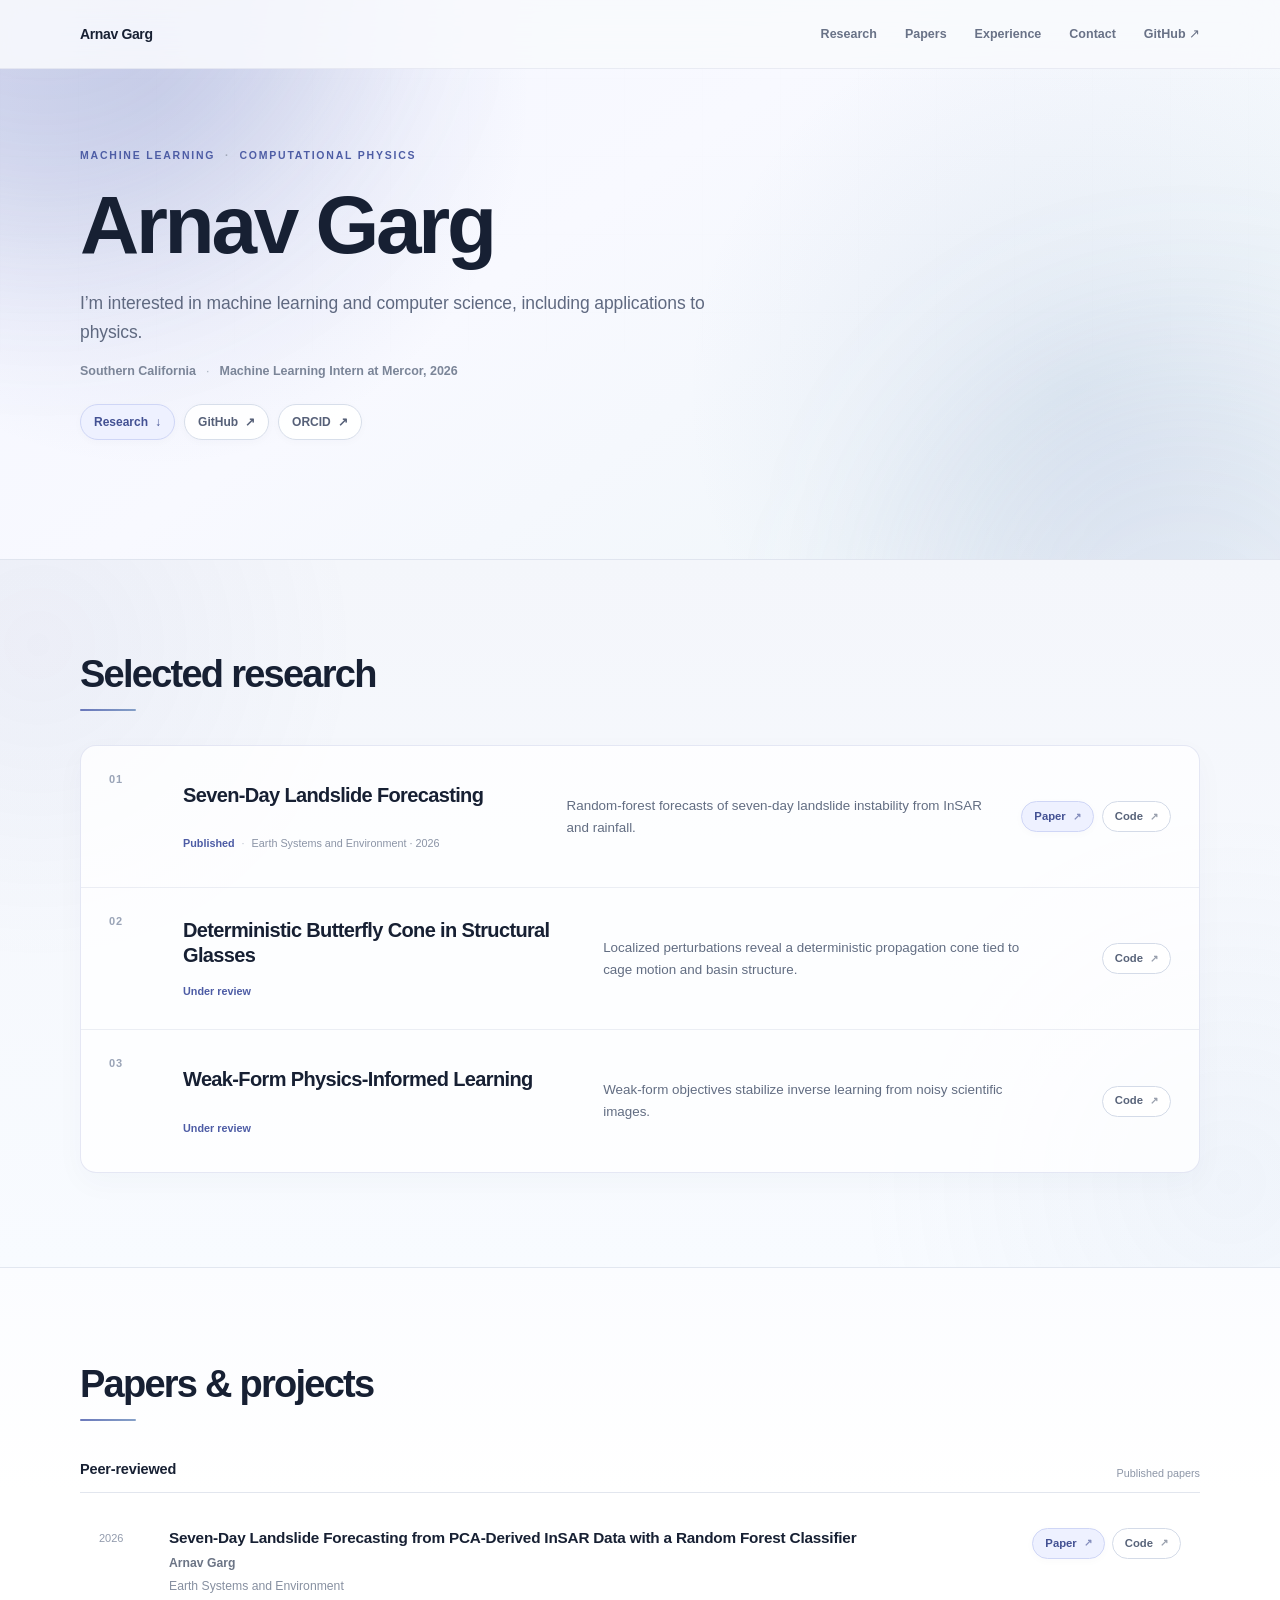
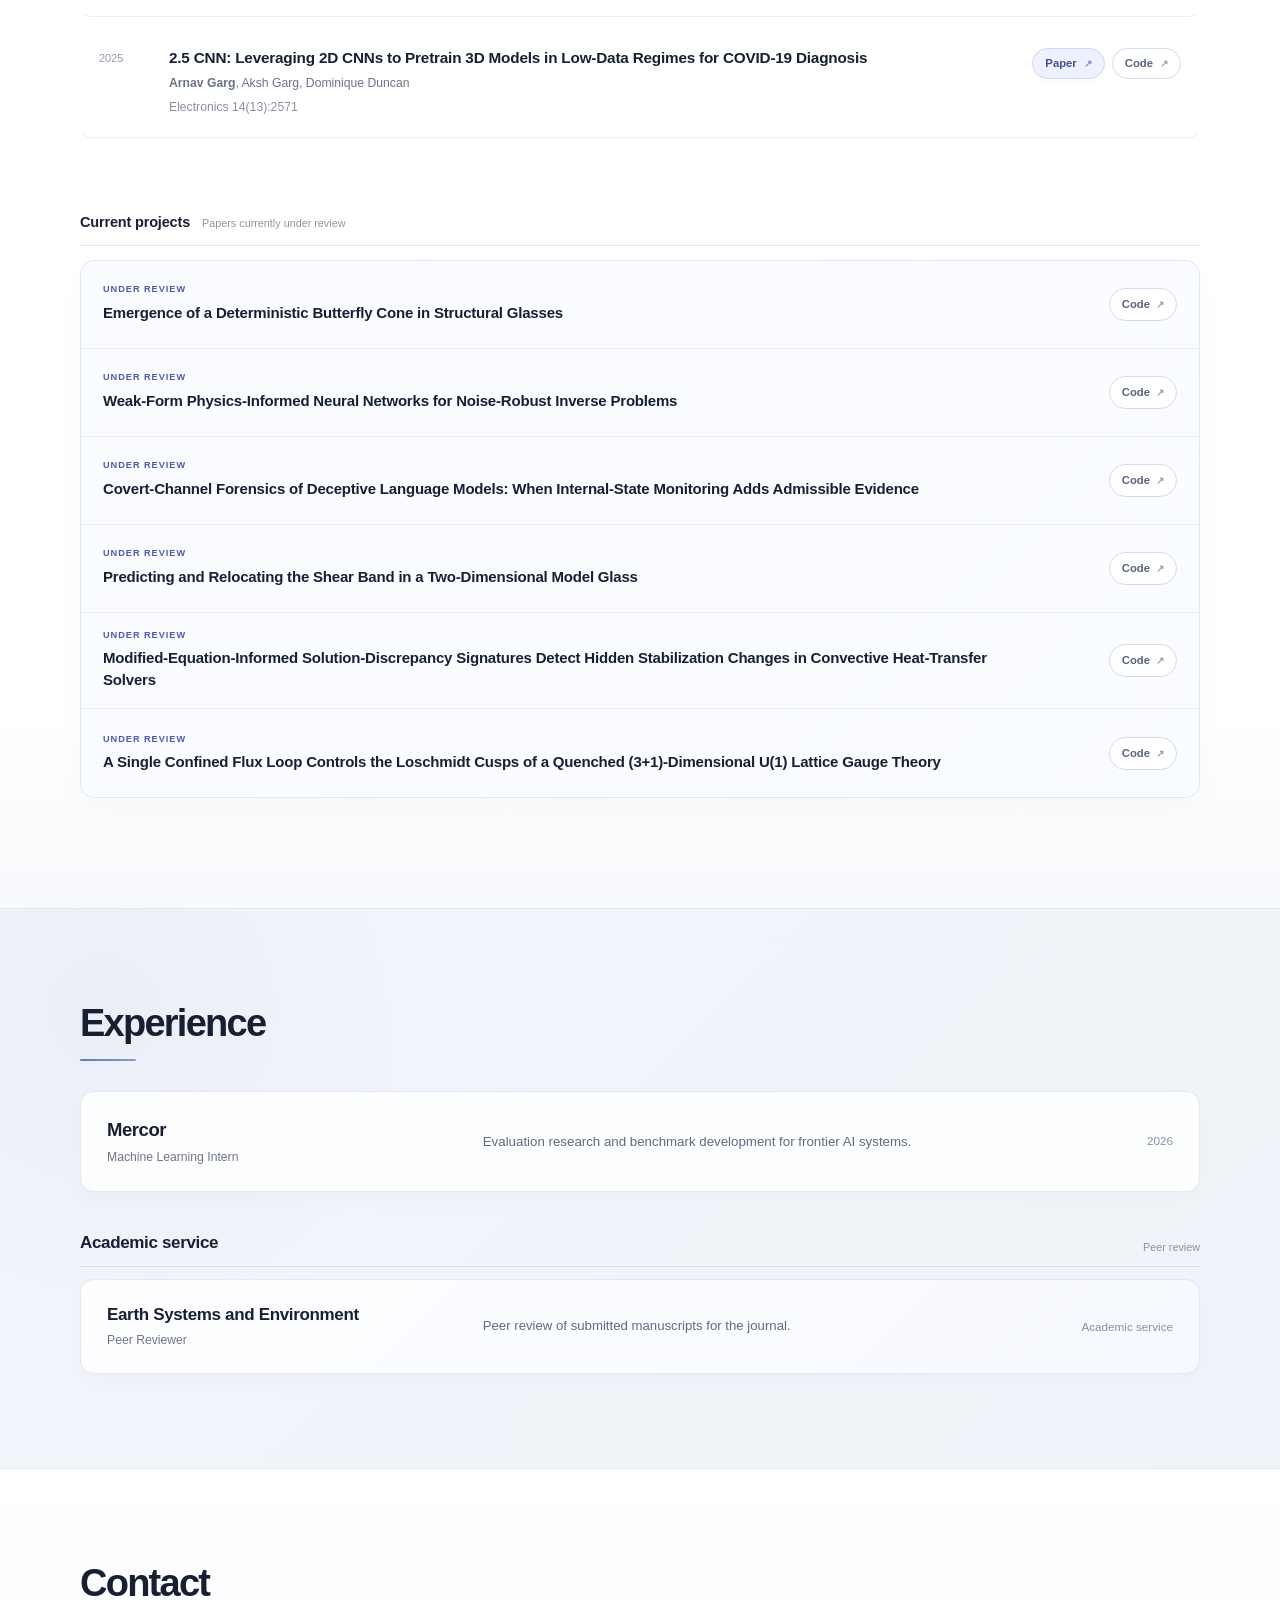
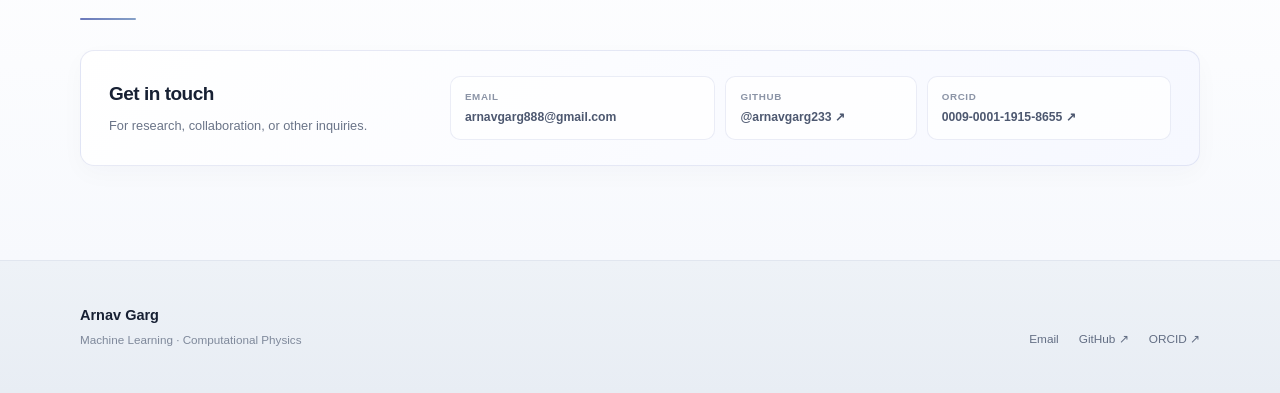
==== index.html @ dfde237a "Remove custom favicon" ====
<!doctype html>
<html lang="en">
<head>
<meta charset="utf-8">
<meta name="viewport" content="width=device-width, initial-scale=1">
<meta name="theme-color" content="#f6f8fc">
<title>Arnav Garg</title>
<meta name="description" content="Arnav Garg — Machine Learning and Computational Physics">
<meta property="og:title" content="Arnav Garg">
<meta property="og:description" content="Machine Learning · Computational Physics">
<meta property="og:type" content="website">
<meta property="og:url" content="https://arnavgarg233.github.io/">
<link rel="stylesheet" href="styles.css?v=20260823-0024">
<style>
.hero{min-height:560px}
.hero-inner{padding:148px 0 82px}
.hero h1{font-size:clamp(58px,7vw,82px);font-weight:700;line-height:.99;letter-spacing:-.04em;font-kerning:normal}
.intro{margin-top:24px}
.hero-meta{display:flex;align-items:center;gap:10px;flex-wrap:wrap;margin:14px 0 0;color:#7b8598;font-size:12.5px;line-height:1.5;font-weight:590}
.hero-meta .dot{color:#aab2c0;font-weight:400}
.hero-links{margin-top:24px}
@media(max-width:520px){
  .hero{min-height:520px}
  .hero-inner{padding:128px 0 72px}
  .hero h1{font-size:54px;letter-spacing:-.032em}
  .hero-meta{gap:8px;font-size:12px}
}
</style>
</head>
<body>
<header class="nav">
  <div class="wrap nav-inner">
    <a class="nav-name" href="#top">Arnav Garg</a>
    <nav aria-label="Primary">
      <a href="#research">Research</a>
      <a href="#papers">Papers</a>
      <a href="#experience">Experience</a>
      <a href="#contact">Contact</a>
      <a href="https://github.com/arnavgarg233" target="_blank" rel="noreferrer">GitHub ↗</a>
    </nav>
  </div>
</header>

<main id="top">
<section class="hero">
  <div class="hero-glow glow-a" aria-hidden="true"></div>
  <div class="hero-glow glow-b" aria-hidden="true"></div>
  <div class="hero-lines" aria-hidden="true"></div>
  <div class="wrap hero-inner">
    <p class="domain">MACHINE LEARNING <span>·</span> COMPUTATIONAL PHYSICS</p>
    <h1>Arnav Garg</h1>
    <p class="intro">I’m interested in machine learning and computer science, including applications to physics.</p>
    <p class="hero-meta"><span>Southern California</span><span class="dot" aria-hidden="true">·</span><span>Machine Learning Intern at Mercor, 2026</span></p>

    <div class="hero-links">
      <a class="hero-action hero-action-primary" href="#research">Research <span aria-hidden="true">↓</span></a>
      <a class="hero-action" href="https://github.com/arnavgarg233" target="_blank" rel="noreferrer">GitHub <span aria-hidden="true">↗</span></a>
      <a class="hero-action" href="https://orcid.org/0009-0001-1915-8655" target="_blank" rel="noreferrer">ORCID <span aria-hidden="true">↗</span></a>
    </div>
  </div>
</section>

<section class="section research-section" id="research">
  <div class="wrap">
    <header class="section-heading section-heading-simple">
      <h2>Selected research</h2>
    </header>

    <div class="project-grid">
      <article class="project-card">
        <h3>Seven-Day Landslide Forecasting</h3>
        <p class="project-state"><strong>Published</strong><span>Earth Systems and Environment · 2026</span></p>
        <p class="project-description">Random-forest forecasts of seven-day landslide instability from InSAR and rainfall.</p>
        <div class="project-actions">
          <a class="action-chip action-paper" href="https://doi.org/10.1007/s41748-026-01227-y" target="_blank" rel="noreferrer">Paper <span aria-hidden="true">↗</span></a>
          <a class="action-chip action-code" href="https://github.com/arnavgarg233/7-day-landslide-forecasting" target="_blank" rel="noreferrer">Code <span aria-hidden="true">↗</span></a>
        </div>
      </article>

      <article class="project-card">
        <h3>Deterministic Butterfly Cone in Structural Glasses</h3>
        <p class="project-state"><strong>Under review</strong></p>
        <p class="project-description">Localized perturbations reveal a deterministic propagation cone tied to cage motion and basin structure.</p>
        <div class="project-actions">
          <a class="action-chip action-code" href="https://github.com/arnavgarg233/butterfly-cone-glass" target="_blank" rel="noreferrer">Code <span aria-hidden="true">↗</span></a>
        </div>
      </article>

      <article class="project-card">
        <h3>Weak-Form Physics-Informed Learning</h3>
        <p class="project-state"><strong>Under review</strong></p>
        <p class="project-description">Weak-form objectives stabilize inverse learning from noisy scientific images.</p>
        <div class="project-actions">
          <a class="action-chip action-code" href="https://github.com/arnavgarg233/WeakPINN" target="_blank" rel="noreferrer">Code <span aria-hidden="true">↗</span></a>
        </div>
      </article>
    </div>
  </div>
</section>

<section class="section papers-section" id="papers">
  <div class="wrap papers-wrap">
    <header class="section-heading section-heading-simple paper-heading">
      <h2>Papers &amp; projects</h2>
    </header>

    <div class="paper-group">
      <div class="group-heading"><h3>Peer-reviewed</h3><span>Published papers</span></div>

      <article class="paper-row">
        <div class="paper-year">2026</div>
        <div class="paper-content">
          <h4>Seven-Day Landslide Forecasting from PCA-Derived InSAR Data with a Random Forest Classifier</h4>
          <p><strong>Arnav Garg</strong></p>
          <p class="venue">Earth Systems and Environment</p>
        </div>
        <div class="paper-actions">
          <a class="action-chip action-paper" href="https://doi.org/10.1007/s41748-026-01227-y" target="_blank" rel="noreferrer">Paper <span aria-hidden="true">↗</span></a>
          <a class="action-chip action-code" href="https://github.com/arnavgarg233/7-day-landslide-forecasting" target="_blank" rel="noreferrer">Code <span aria-hidden="true">↗</span></a>
        </div>
      </article>

      <article class="paper-row">
        <div class="paper-year">2025</div>
        <div class="paper-content">
          <h4>2.5 CNN: Leveraging 2D CNNs to Pretrain 3D Models in Low-Data Regimes for COVID-19 Diagnosis</h4>
          <p><strong>Arnav Garg</strong>, Aksh Garg, Dominique Duncan</p>
          <p class="venue">Electronics 14(13):2571</p>
        </div>
        <div class="paper-actions">
          <a class="action-chip action-paper" href="https://doi.org/10.3390/electronics14132571" target="_blank" rel="noreferrer">Paper <span aria-hidden="true">↗</span></a>
          <a class="action-chip action-code" href="https://github.com/arnavgarg233/2.5CNN" target="_blank" rel="noreferrer">Code <span aria-hidden="true">↗</span></a>
        </div>
      </article>
    </div>

    <div class="paper-group current-projects">
      <div class="group-heading current-projects-heading">
        <div>
          <h3>Current projects</h3>
          <p>Papers currently under review</p>
        </div>
      </div>

      <div class="current-project-panel">
        <article class="current-project-row">
          <div class="current-project-copy">
            <p class="review-status">Under review</p>
            <h4>Emergence of a Deterministic Butterfly Cone in Structural Glasses</h4>
          </div>
          <a class="row-link" href="https://github.com/arnavgarg233/butterfly-cone-glass" target="_blank" rel="noreferrer">Code <span aria-hidden="true">↗</span></a>
        </article>

        <article class="current-project-row">
          <div class="current-project-copy">
            <p class="review-status">Under review</p>
            <h4>Weak-Form Physics-Informed Neural Networks for Noise-Robust Inverse Problems</h4>
          </div>
          <a class="row-link" href="https://github.com/arnavgarg233/WeakPINN" target="_blank" rel="noreferrer">Code <span aria-hidden="true">↗</span></a>
        </article>

        <article class="current-project-row">
          <div class="current-project-copy">
            <p class="review-status">Under review</p>
            <h4>Covert-Channel Forensics of Deceptive Language Models: When Internal-State Monitoring Adds Admissible Evidence</h4>
          </div>
          <a class="row-link" href="https://github.com/arnavgarg233/collusion-probe-audit" target="_blank" rel="noreferrer">Code <span aria-hidden="true">↗</span></a>
        </article>

        <article class="current-project-row">
          <div class="current-project-copy">
            <p class="review-status">Under review</p>
            <h4>Predicting and Relocating the Shear Band in a Two-Dimensional Model Glass</h4>
          </div>
          <a class="row-link" href="https://github.com/arnavgarg233/codimension-of-failure" target="_blank" rel="noreferrer">Code <span aria-hidden="true">↗</span></a>
        </article>

        <article class="current-project-row">
          <div class="current-project-copy">
            <p class="review-status">Under review</p>
            <h4>Modified-Equation-Informed Solution-Discrepancy Signatures Detect Hidden Stabilization Changes in Convective Heat-Transfer Solvers</h4>
          </div>
          <a class="row-link" href="https://github.com/arnavgarg233/solver-forensics" target="_blank" rel="noreferrer">Code <span aria-hidden="true">↗</span></a>
        </article>

        <article class="current-project-row">
          <div class="current-project-copy">
            <p class="review-status">Under review</p>
            <h4>A Single Confined Flux Loop Controls the Loschmidt Cusps of a Quenched (3+1)-Dimensional U(1) Lattice Gauge Theory</h4>
          </div>
          <a class="row-link" href="https://github.com/arnavgarg233/QuantDynam" target="_blank" rel="noreferrer">Code <span aria-hidden="true">↗</span></a>
        </article>
      </div>
    </div>
  </div>
</section>

<section class="section experience-section" id="experience">
  <div class="wrap">
    <header class="section-heading section-heading-simple experience-heading">
      <h2>Experience</h2>
    </header>

    <article class="experience-row">
      <div class="experience-company"><h3>Mercor</h3><p>Machine Learning Intern</p></div>
      <p class="experience-copy">Evaluation research and benchmark development for frontier AI systems.</p>
      <span>2026</span>
    </article>

    <div class="service-section">
      <div class="service-heading">
        <h3>Academic service</h3>
        <span>Peer review</span>
      </div>
      <article class="service-card">
        <div class="service-main">
          <h4>Earth Systems and Environment</h4>
          <p>Peer Reviewer</p>
        </div>
        <p class="service-copy">Peer review of submitted manuscripts for the journal.</p>
        <span class="service-meta">Academic service</span>
      </article>
    </div>
  </div>
</section>

<section class="section contact-section" id="contact">
  <div class="wrap contact-wrap">
    <header class="section-heading section-heading-simple contact-heading">
      <h2>Contact</h2>
    </header>

    <div class="contact-card">
      <div class="contact-copy">
        <h3>Get in touch</h3>
        <p>For research, collaboration, or other inquiries.</p>
      </div>
      <div class="contact-links">
        <a class="contact-link" href="mailto:arnavgarg888@gmail.com">
          <span>Email</span>
          <strong>arnavgarg888@gmail.com</strong>
        </a>
        <a class="contact-link" href="https://github.com/arnavgarg233" target="_blank" rel="noreferrer">
          <span>GitHub</span>
          <strong>@arnavgarg233 ↗</strong>
        </a>
        <a class="contact-link" href="https://orcid.org/0009-0001-1915-8655" target="_blank" rel="noreferrer">
          <span>ORCID</span>
          <strong>0009-0001-1915-8655 ↗</strong>
        </a>
      </div>
    </div>
  </div>
</section>
</main>

<footer>
  <div class="wrap footer-inner">
    <div><strong>Arnav Garg</strong><span>Machine Learning · Computational Physics</span></div>
    <div>
      <a href="mailto:arnavgarg888@gmail.com">Email</a>
      <a href="https://github.com/arnavgarg233" target="_blank" rel="noreferrer">GitHub ↗</a>
      <a href="https://orcid.org/0009-0001-1915-8655" target="_blank" rel="noreferrer">ORCID ↗</a>
    </div>
  </div>
</footer>
</body>
</html>
---- styles.css ----
:root{
  --ink:#172033;
  --muted:#657084;
  --muted-soft:#8b94a6;
  --line:#e1e6ef;
  --line-strong:#d4dbe8;
  --accent:#4f5fae;
  --accent-strong:#39467f;
  --accent-soft:#eef1ff;
  --blue:#6f8fbd;
  --blue-soft:#edf4fb;
  --canvas:#f6f8fc;
  --surface:#ffffff;
  --max:1120px;
  --ease:cubic-bezier(.2,.75,.2,1)
}

*{box-sizing:border-box}
html{scroll-behavior:smooth}
body{
  margin:0;
  color:var(--ink);
  background:var(--canvas);
  font-family:-apple-system,BlinkMacSystemFont,"Segoe UI",Inter,Roboto,Arial,sans-serif;
  -webkit-font-smoothing:antialiased;
  text-rendering:optimizeLegibility;
  font-size:16px;
  line-height:1.5
}
a{color:inherit}
::selection{background:#dde4ff;color:#18213a}
.wrap{width:min(calc(100% - 48px),var(--max));margin:0 auto}

/* Navigation */
.nav{
  position:fixed;
  inset:0 0 auto;
  z-index:100;
  color:var(--ink);
  background:rgba(249,250,253,.88);
  border-bottom:1px solid rgba(54,70,126,.08);
  backdrop-filter:blur(20px) saturate(130%);
  -webkit-backdrop-filter:blur(20px) saturate(130%)
}
.nav-inner{height:68px;display:flex;align-items:center;justify-content:space-between}
.nav-name{text-decoration:none;font-weight:720;letter-spacing:-.026em;font-size:14px}
.nav nav{display:flex;gap:28px;align-items:center}
.nav nav a{position:relative;text-decoration:none;font-size:12.5px;color:#697287;font-weight:590;transition:color .18s ease}
.nav nav a::after{content:"";position:absolute;left:0;right:100%;bottom:-8px;height:1px;background:var(--accent);transition:right .22s var(--ease)}
.nav nav a:hover{color:var(--accent-strong)}
.nav nav a:hover::after{right:0}

/* Hero */
.hero{
  position:relative;
  overflow:hidden;
  min-height:610px;
  color:var(--ink);
  background:
    radial-gradient(circle at 12% 16%,rgba(79,95,174,.14),transparent 31%),
    radial-gradient(circle at 84% 70%,rgba(111,143,189,.12),transparent 34%),
    linear-gradient(145deg,#f4f6ff 0%,#f8f9ff 43%,#f2f7fb 78%,#fbfdff 100%);
  border-bottom:1px solid #e0e5ef
}
.hero-glow{position:absolute;border-radius:50%;filter:blur(88px);pointer-events:none}
.glow-a{width:610px;height:610px;left:-260px;top:-365px;background:rgba(79,95,174,.17)}
.glow-b{width:555px;height:555px;right:-185px;bottom:-345px;background:rgba(111,143,189,.13)}
.hero-lines{
  position:absolute;
  inset:0;
  opacity:.08;
  background-image:linear-gradient(rgba(67,79,127,.07) 1px,transparent 1px),linear-gradient(90deg,rgba(67,79,127,.07) 1px,transparent 1px);
  background-size:78px 78px;
  mask-image:linear-gradient(to bottom,#000 0%,rgba(0,0,0,.8) 58%,transparent 96%)
}
.hero-inner{position:relative;z-index:1;padding:152px 0 92px}
.domain{margin:0 0 20px;color:#4e5da5;font-size:10.5px;letter-spacing:.17em;font-weight:780}
.domain span{color:#a0a8b7;padding:0 5px}
.hero h1{margin:0;font-size:clamp(60px,7.8vw,92px);font-weight:690;line-height:.96;letter-spacing:-.064em}
.intro{max-width:690px;margin:27px 0 0;color:#5f6980;font-size:17.5px;line-height:1.68;letter-spacing:-.006em}
.hero-role{
  display:grid;
  grid-template-columns:auto minmax(0,1fr);
  gap:18px;
  align-items:start;
  width:min(100%,700px);
  margin-top:26px;
  padding:15px 18px;
  border:1px solid rgba(79,95,174,.14);
  border-radius:14px;
  background:rgba(255,255,255,.62);
  box-shadow:0 7px 22px rgba(34,44,76,.025);
  backdrop-filter:blur(8px)
}
.hero-role-date{
  display:inline-flex;
  align-items:center;
  justify-content:center;
  min-width:50px;
  min-height:27px;
  padding:5px 9px;
  border-radius:999px;
  background:var(--accent-soft);
  color:#45539a;
  font-size:10.5px;
  font-weight:760;
  font-variant-numeric:tabular-nums
}
.hero-role-copy strong{display:block;font-size:13.5px;line-height:1.35;letter-spacing:-.01em;font-weight:720}
.hero-role-copy p{margin:4px 0 0;color:#697389;font-size:12.2px;line-height:1.5}
.hero-links{margin-top:24px;display:flex;gap:9px;flex-wrap:wrap;align-items:center}
.hero-action,.action-chip{
  display:inline-flex;
  align-items:center;
  justify-content:center;
  gap:7px;
  border:1px solid #d7deea;
  background:rgba(255,255,255,.94);
  text-decoration:none;
  color:#566078;
  font-weight:700;
  line-height:1;
  box-shadow:0 2px 8px rgba(34,44,76,.025);
  transition:transform .18s ease,border-color .18s ease,background .18s ease,color .18s ease,box-shadow .18s ease
}
.hero-action{min-height:36px;padding:8px 13px;border-radius:999px;font-size:12px}
.hero-action:hover,.action-chip:hover{transform:translateY(-1px);border-color:#b4bfd6;background:#fff;color:var(--accent-strong);box-shadow:0 7px 18px rgba(34,44,76,.055)}
.hero-action-primary,.action-paper{border-color:#cfd6f6;background:var(--accent-soft);color:#435193}
.hero-action-primary:hover,.action-paper:hover{border-color:#b6c0ea;background:#e5e9fb;color:#344176}

/* Shared section hierarchy */
.section{padding:94px 0}
.section-heading{margin-bottom:34px}
.section-heading h2{margin:0;font-size:38px;line-height:1.08;letter-spacing:-.046em;font-weight:675}
.section-heading-simple{position:relative;padding-bottom:16px}
.section-heading-simple::after{content:"";position:absolute;left:0;bottom:0;width:56px;height:2px;border-radius:4px;background:linear-gradient(90deg,var(--accent),var(--blue));opacity:.84}

/* Selected research — one aligned feature panel */
.research-section{
  position:relative;
  overflow:hidden;
  background:
    radial-gradient(circle at 3% 12%,rgba(79,95,174,.055),transparent 23%),
    radial-gradient(circle at 96% 88%,rgba(111,143,189,.06),transparent 27%),
    linear-gradient(180deg,#f4f6fb 0%,#f8fbff 100%);
  border-bottom:1px solid #e2e7f0
}
.project-grid{
  display:grid;
  overflow:hidden;
  border:1px solid rgba(79,95,174,.14);
  border-radius:16px;
  background:rgba(255,255,255,.78);
  box-shadow:0 10px 30px rgba(38,49,88,.03)
}
.project-card{
  position:relative;
  display:grid;
  grid-template-columns:46px minmax(245px,.9fr) minmax(280px,1.08fr) auto;
  grid-template-rows:auto auto;
  column-gap:28px;
  row-gap:7px;
  align-items:center;
  min-height:142px;
  padding:26px 28px;
  border-bottom:1px solid rgba(94,108,153,.11);
  background:transparent;
  transition:background .18s ease,padding-left .2s var(--ease)
}
.project-card:last-child{border-bottom:0}
.project-card::before{
  grid-column:1;
  grid-row:1 / span 2;
  align-self:start;
  padding-top:2px;
  color:#9aa4b7;
  font-size:11px;
  line-height:1;
  font-weight:760;
  letter-spacing:.08em;
  font-variant-numeric:tabular-nums
}
.project-card:nth-child(1)::before{content:"01"}
.project-card:nth-child(2)::before{content:"02"}
.project-card:nth-child(3)::before{content:"03"}
.project-card::after{content:"";position:absolute;left:0;top:23%;bottom:23%;width:2px;background:linear-gradient(180deg,var(--accent),var(--blue));opacity:0;transition:opacity .18s ease}
.project-card:hover{background:linear-gradient(90deg,rgba(245,248,255,.78),rgba(255,255,255,.92));padding-left:31px}
.project-card:hover::after{opacity:.62}
.project-card h3{grid-column:2;grid-row:1;margin:0;font-size:20px;line-height:1.24;letter-spacing:-.032em;font-weight:675}
.project-state{grid-column:2;grid-row:2;display:flex;align-items:center;flex-wrap:wrap;margin:0;color:var(--muted-soft);font-size:10.8px;line-height:1.35}
.project-state strong{color:#4d5ca5;font-weight:750}
.project-state span::before{content:"·";margin:0 7px;color:#bdc3cf}
.project-description{grid-column:3;grid-row:1 / span 2;align-self:center;margin:0;color:#626d82;font-size:13.4px;line-height:1.62;max-width:430px}
.project-actions{grid-column:4;grid-row:1 / span 2;align-self:center;margin:0;padding:0;display:flex;gap:8px;flex-wrap:wrap;justify-content:flex-end}

/* Action pills */
.action-chip{min-height:31px;padding:7px 12px;border-radius:999px;font-size:11.3px}
.action-chip span:last-child{font-size:10px;opacity:.62;transition:transform .18s ease}
.action-chip:hover span:last-child{transform:translate(1px,-1px)}
.action-code{min-height:31px;padding:7px 12px;border-radius:999px;border-color:#d4dbe8;background:rgba(255,255,255,.94);color:#59647a;box-shadow:none}
.action-code:hover{border-color:#aeb9d0;background:#fff;color:var(--accent-strong);box-shadow:0 5px 14px rgba(34,44,76,.045)}

/* Papers — same outer alignment as every other section */
.papers-section{position:relative;overflow:hidden;background:linear-gradient(180deg,#fbfcff 0%,#ffffff 18%,#ffffff 84%,#f7f9fc 100%);border-bottom:1px solid #e3e8f0;padding-top:96px;padding-bottom:110px}
.papers-wrap{max-width:var(--max)}
.paper-heading{margin-bottom:38px}
.paper-group{margin-top:58px}
.paper-group:first-of-type{margin-top:0}
.group-heading{display:flex;align-items:flex-end;justify-content:space-between;gap:24px;margin-bottom:12px;padding-bottom:11px;border-bottom:1px solid #e2e6ee}
.group-heading h3{margin:0;font-size:14.5px;letter-spacing:-.012em;font-weight:740}
.group-heading span{color:#8d96a7;font-size:10.8px}
.paper-row{display:grid;grid-template-columns:50px minmax(0,1fr) auto;gap:20px;align-items:start;padding:21px 18px;margin-top:8px;border:1px solid transparent;border-bottom-color:rgba(94,108,153,.12);border-radius:10px;background:rgba(255,255,255,.68);box-shadow:none;transition:transform .2s var(--ease),border-color .2s ease,background .2s ease,box-shadow .2s ease}
.paper-row:hover{transform:translateY(-1px);border-color:rgba(79,95,174,.15);background:#fff;box-shadow:0 10px 24px rgba(34,44,76,.035)}
.paper-year{font-size:11px;color:#929bad;padding-top:3px;font-variant-numeric:tabular-nums}
.paper-content h4{margin:0;max-width:760px;font-size:15.3px;line-height:1.44;letter-spacing:-.013em;font-weight:650}
.paper-content p{margin:5px 0 0;font-size:12.2px;color:#6b7485}
.paper-content .venue{color:#8790a1}
.paper-actions{display:flex;gap:7px;flex-wrap:wrap;justify-content:flex-end;padding-top:1px}

/* Current projects */
.current-projects{margin-top:74px}
.current-projects-heading{align-items:flex-end;margin-bottom:14px}
.current-projects-heading>div{display:flex;align-items:baseline;gap:12px;flex-wrap:wrap}
.current-projects-heading p{margin:0;color:#8d96a7;font-size:10.8px}
.current-project-panel{overflow:hidden;border:1px solid rgba(79,95,174,.13);border-radius:15px;background:linear-gradient(135deg,rgba(247,249,255,.95),rgba(244,248,252,.92));box-shadow:0 10px 28px rgba(34,44,76,.025)}
.current-project-row{position:relative;display:grid;grid-template-columns:minmax(0,1fr) auto;gap:28px;align-items:center;min-height:88px;padding:18px 22px;border-bottom:1px solid rgba(94,108,153,.105);background:rgba(255,255,255,.38);transition:background .18s ease,padding-left .2s var(--ease)}
.current-project-row:last-child{border-bottom:0}
.current-project-row::before{content:"";position:absolute;left:0;top:25%;bottom:25%;width:2px;background:var(--accent);opacity:0;transition:opacity .18s ease}
.current-project-row:hover{background:#fff;padding-left:26px}
.current-project-row:hover::before{opacity:.62}
.current-project-copy{min-width:0}
.review-status{margin:0 0 7px;color:#4e5da5;font-size:9.2px;line-height:1;font-weight:780;letter-spacing:.105em;text-transform:uppercase}
.current-project-row h4{margin:0;max-width:900px;font-size:15px;line-height:1.45;letter-spacing:-.013em;font-weight:645}
.row-link{display:inline-flex;align-items:center;justify-content:center;gap:6px;min-height:31px;padding:7px 12px;border:1px solid #d4dbe8;border-radius:999px;background:rgba(255,255,255,.94);color:#59647a;text-decoration:none;font-size:11.3px;font-weight:700;white-space:nowrap;box-shadow:none;transition:transform .18s ease,border-color .18s ease,background .18s ease,color .18s ease,box-shadow .18s ease}
.row-link span{font-size:10px;opacity:.62}
.row-link:hover{border-color:#aeb9d0;background:#fff;color:var(--accent-strong);box-shadow:0 5px 14px rgba(34,44,76,.045);transform:translateY(-1px)}

/* Experience + service — identical card grid */
.experience-section{background:radial-gradient(circle at 8% 18%,rgba(79,95,174,.045),transparent 26%),linear-gradient(135deg,#f3f5fb 0%,#eef4f9 100%);border-bottom:1px solid #e1e6ef}
.experience-heading{margin-bottom:30px}
.experience-row,.service-card{display:grid;grid-template-columns:minmax(260px,.92fr) minmax(380px,1.45fr) 120px;align-items:center;gap:38px;padding:24px 26px;border:1px solid rgba(79,95,174,.13);border-radius:14px;background:rgba(255,255,255,.84);box-shadow:0 8px 22px rgba(34,44,76,.025);transition:transform .18s ease,border-color .18s ease,box-shadow .18s ease}
.experience-row:hover,.service-card:hover{transform:translateY(-2px);border-color:rgba(79,95,174,.22);box-shadow:0 13px 28px rgba(34,44,76,.045)}
.experience-company h3{margin:0;font-size:18.5px;letter-spacing:-.024em;font-weight:680}
.experience-company p{margin:5px 0 0;color:#6d7688;font-size:12.2px}
.experience-copy{margin:0;color:#5f6980;font-size:13.3px;line-height:1.58}
.experience-row>span{color:#8791a4;font-size:11.7px;white-space:nowrap;text-align:right}
.service-section{margin-top:38px}
.service-heading{display:flex;align-items:flex-end;justify-content:space-between;gap:24px;margin-bottom:12px;padding-bottom:11px;border-bottom:1px solid rgba(79,95,174,.14)}
.service-heading h3{margin:0;font-size:17px;letter-spacing:-.02em;font-weight:700}
.service-heading span{color:#8a93a5;font-size:10.8px}
.service-card{background:linear-gradient(135deg,rgba(255,255,255,.9),rgba(246,249,255,.9))}
.service-main h4{margin:0;font-size:17px;line-height:1.3;letter-spacing:-.02em;font-weight:680}
.service-main p{margin:5px 0 0;color:#6d7688;font-size:12.2px}
.service-copy{margin:0;color:#5f6980;font-size:13.2px;line-height:1.58}
.service-meta{color:#8791a4;font-size:11.7px;white-space:nowrap;text-align:right}

/* Contact — one compact aligned band */
.contact-section{background:linear-gradient(180deg,#ffffff 0%,#f7f9fd 100%);border-bottom:1px solid #e1e6ef}
.contact-wrap{max-width:var(--max)}
.contact-heading{margin-bottom:30px}
.contact-card{display:grid;grid-template-columns:minmax(260px,.7fr) minmax(0,1.7fr);gap:44px;align-items:center;padding:25px 28px;border:1px solid rgba(79,95,174,.13);border-radius:14px;background:linear-gradient(135deg,#ffffff 0%,#f6f8ff 100%);box-shadow:0 8px 24px rgba(34,44,76,.028)}
.contact-copy h3{margin:0;font-size:19px;letter-spacing:-.026em;font-weight:690}
.contact-copy p{margin:7px 0 0;color:#6a7488;font-size:12.8px;line-height:1.58;max-width:300px}
.contact-links{display:grid;grid-template-columns:1.25fr .9fr 1.15fr;gap:10px}
.contact-link{min-width:0;padding:13px 14px;border:1px solid rgba(79,95,174,.11);border-radius:10px;background:rgba(255,255,255,.74);text-decoration:none;transition:transform .18s ease,border-color .18s ease,background .18s ease,box-shadow .18s ease}
.contact-link span{display:block;margin-bottom:4px;color:#8b94a6;font-size:9.8px;font-weight:760;letter-spacing:.065em;text-transform:uppercase}
.contact-link strong{display:block;font-size:12.2px;line-height:1.35;font-weight:650;color:#4d5870;overflow-wrap:anywhere}
.contact-link:hover{transform:translateY(-2px);border-color:rgba(79,95,174,.22);background:#fff;box-shadow:0 8px 20px rgba(34,44,76,.035)}

/* Footer */
footer{padding:44px 0;background:linear-gradient(180deg,#eef2f7,#e8edf4);color:var(--ink)}
.footer-inner{display:flex;justify-content:space-between;gap:30px;align-items:flex-end}
.footer-inner>div:first-child{display:flex;flex-direction:column;gap:5px}
.footer-inner strong{font-size:14.5px}
.footer-inner span{font-size:11.7px;color:#7f899b}
.footer-inner>div:last-child{display:flex;gap:20px}
.footer-inner a{text-decoration:none;color:#626d83;font-size:11.8px;transition:color .18s ease}
.footer-inner a:hover{color:var(--accent-strong)}

.nav a:focus-visible,.hero-action:focus-visible,.action-chip:focus-visible,.row-link:focus-visible,.contact-link:focus-visible,.footer-inner a:focus-visible{outline:3px solid rgba(79,95,174,.18);outline-offset:3px}

@media(max-width:980px){
  .project-card{grid-template-columns:38px 1fr auto;grid-template-rows:auto auto auto;column-gap:20px}
  .project-card::before{grid-column:1;grid-row:1 / span 3}
  .project-card h3{grid-column:2;grid-row:1}
  .project-state{grid-column:2;grid-row:2}
  .project-description{grid-column:2;grid-row:3;margin-top:7px;max-width:650px}
  .project-actions{grid-column:3;grid-row:1 / span 3}
  .experience-row,.service-card{grid-template-columns:minmax(220px,.9fr) minmax(300px,1.4fr) 90px;gap:24px}
  .contact-card{grid-template-columns:1fr;gap:20px}
  .contact-copy p{max-width:560px}
}

@media(max-width:850px){
  .nav nav{display:flex;gap:14px}
  .nav nav a:not(:last-child){display:none}
  .hero{min-height:560px}
  .hero-inner{padding:136px 0 80px}
  .paper-row{grid-template-columns:46px 1fr}
  .paper-actions{grid-column:2;justify-content:flex-start}
  .experience-row,.service-card{grid-template-columns:1fr;gap:13px;align-items:start}
  .experience-row>span,.service-meta{justify-self:start;text-align:left}
  .contact-links{grid-template-columns:1fr}
}

@media(max-width:520px){
  .wrap{width:min(calc(100% - 32px),var(--max))}
  .nav-inner{height:64px}
  .hero h1{font-size:56px}
  .intro{font-size:16px}
  .hero-role{grid-template-columns:1fr;gap:10px;padding:14px 15px}
  .hero-role-date{justify-self:start}
  .section{padding:74px 0}
  .section-heading h2{font-size:31px}
  .project-grid{border-radius:14px}
  .project-card{grid-template-columns:30px 1fr;grid-template-rows:auto auto auto auto;gap:0;min-height:0;padding:21px 18px 20px}
  .project-card:hover{padding-left:20px}
  .project-card::before{grid-column:1;grid-row:1 / span 4;padding-top:4px}
  .project-card h3{grid-column:2;grid-row:1;font-size:18.8px}
  .project-state{grid-column:2;grid-row:2;margin-top:7px}
  .project-description{grid-column:2;grid-row:3;margin-top:13px}
  .project-actions{grid-column:2;grid-row:4;justify-content:flex-start;margin-top:15px}
  .paper-row{grid-template-columns:1fr;gap:8px;padding:18px 10px}
  .paper-actions{grid-column:1}
  .paper-year{padding:0}
  .current-project-row{grid-template-columns:1fr;gap:10px;min-height:0;padding:18px 17px}
  .current-project-row:hover{padding-left:19px}
  .row-link{justify-self:start}
  .service-section{margin-top:34px}
  .service-heading{align-items:baseline}
  .contact-card{padding:21px 18px}
  .footer-inner{flex-direction:column;align-items:flex-start}
  .footer-inner>div:last-child{flex-wrap:wrap}
}

@media(prefers-reduced-motion:reduce){
  html{scroll-behavior:auto}
  .project-card,.hero-action,.action-chip,.row-link,.contact-link,.nav nav a,.paper-row,.current-project-row,.experience-row,.service-card{transition:none}
}
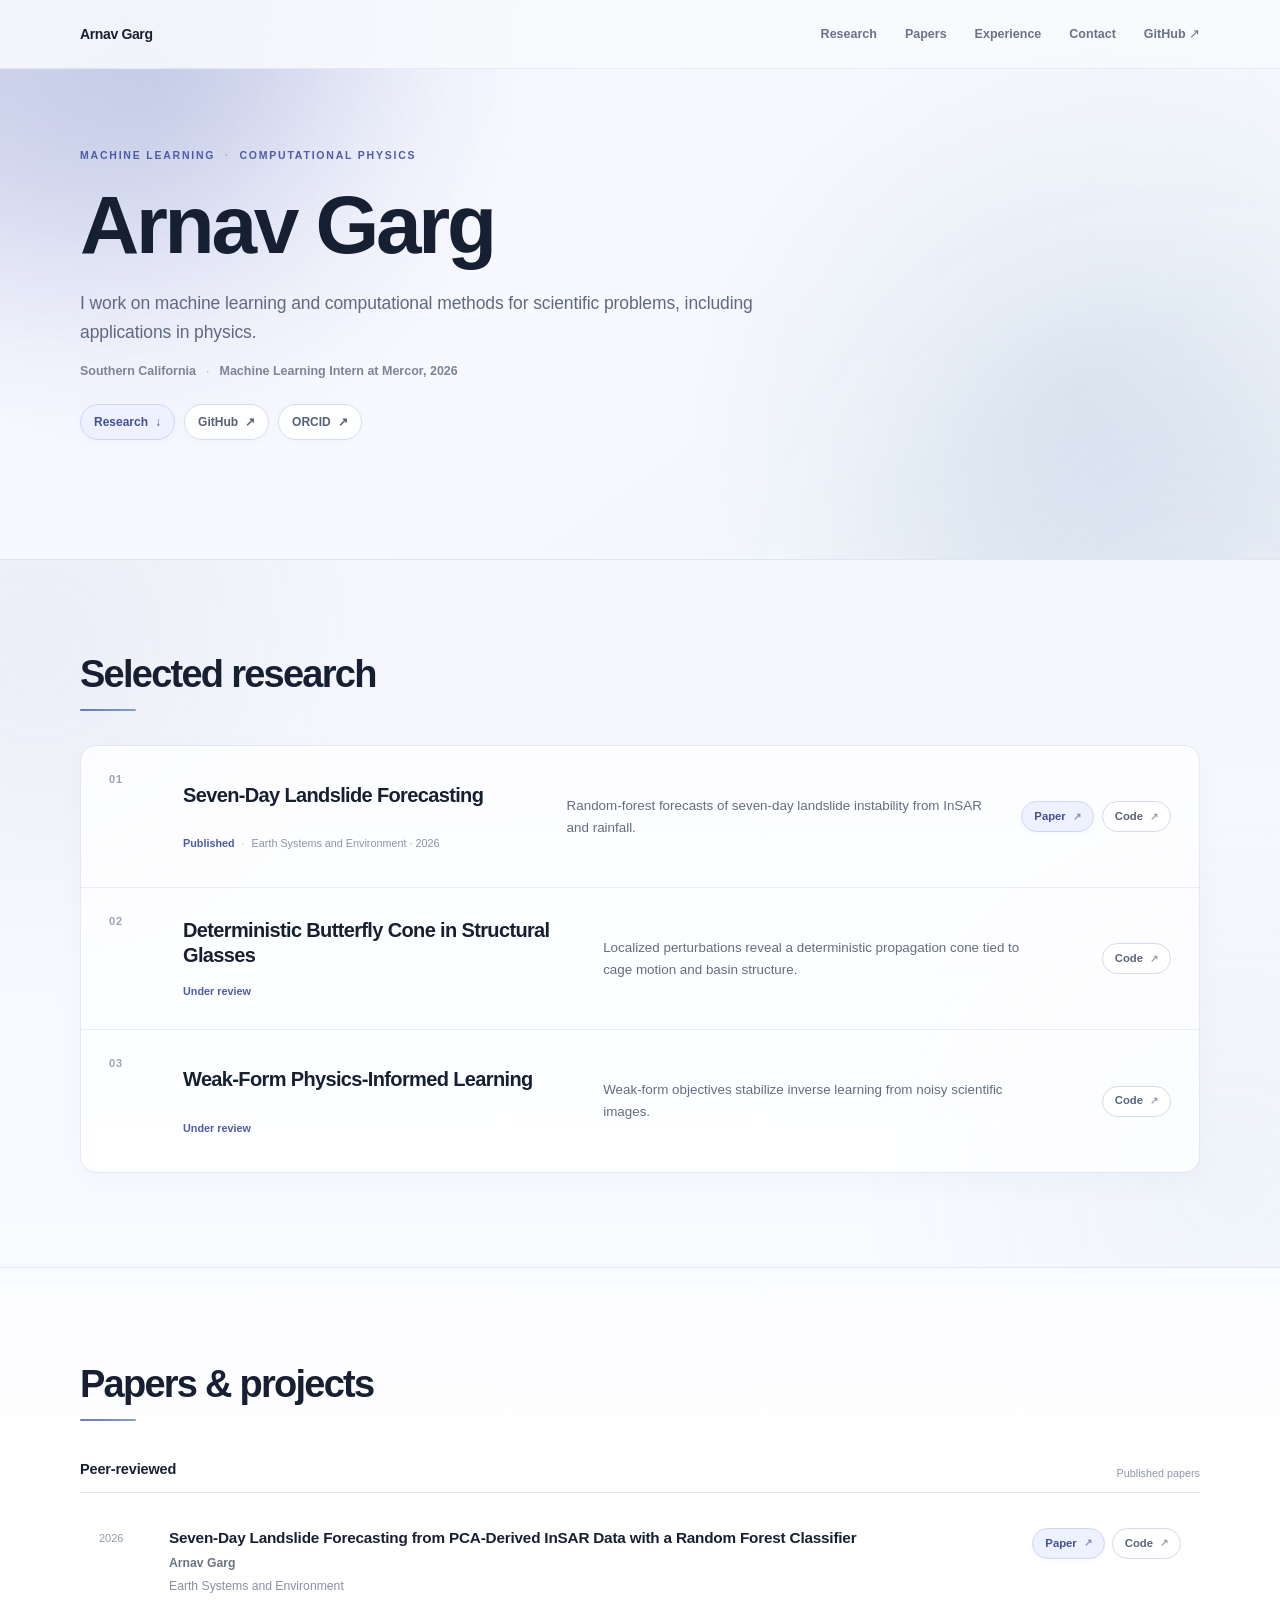
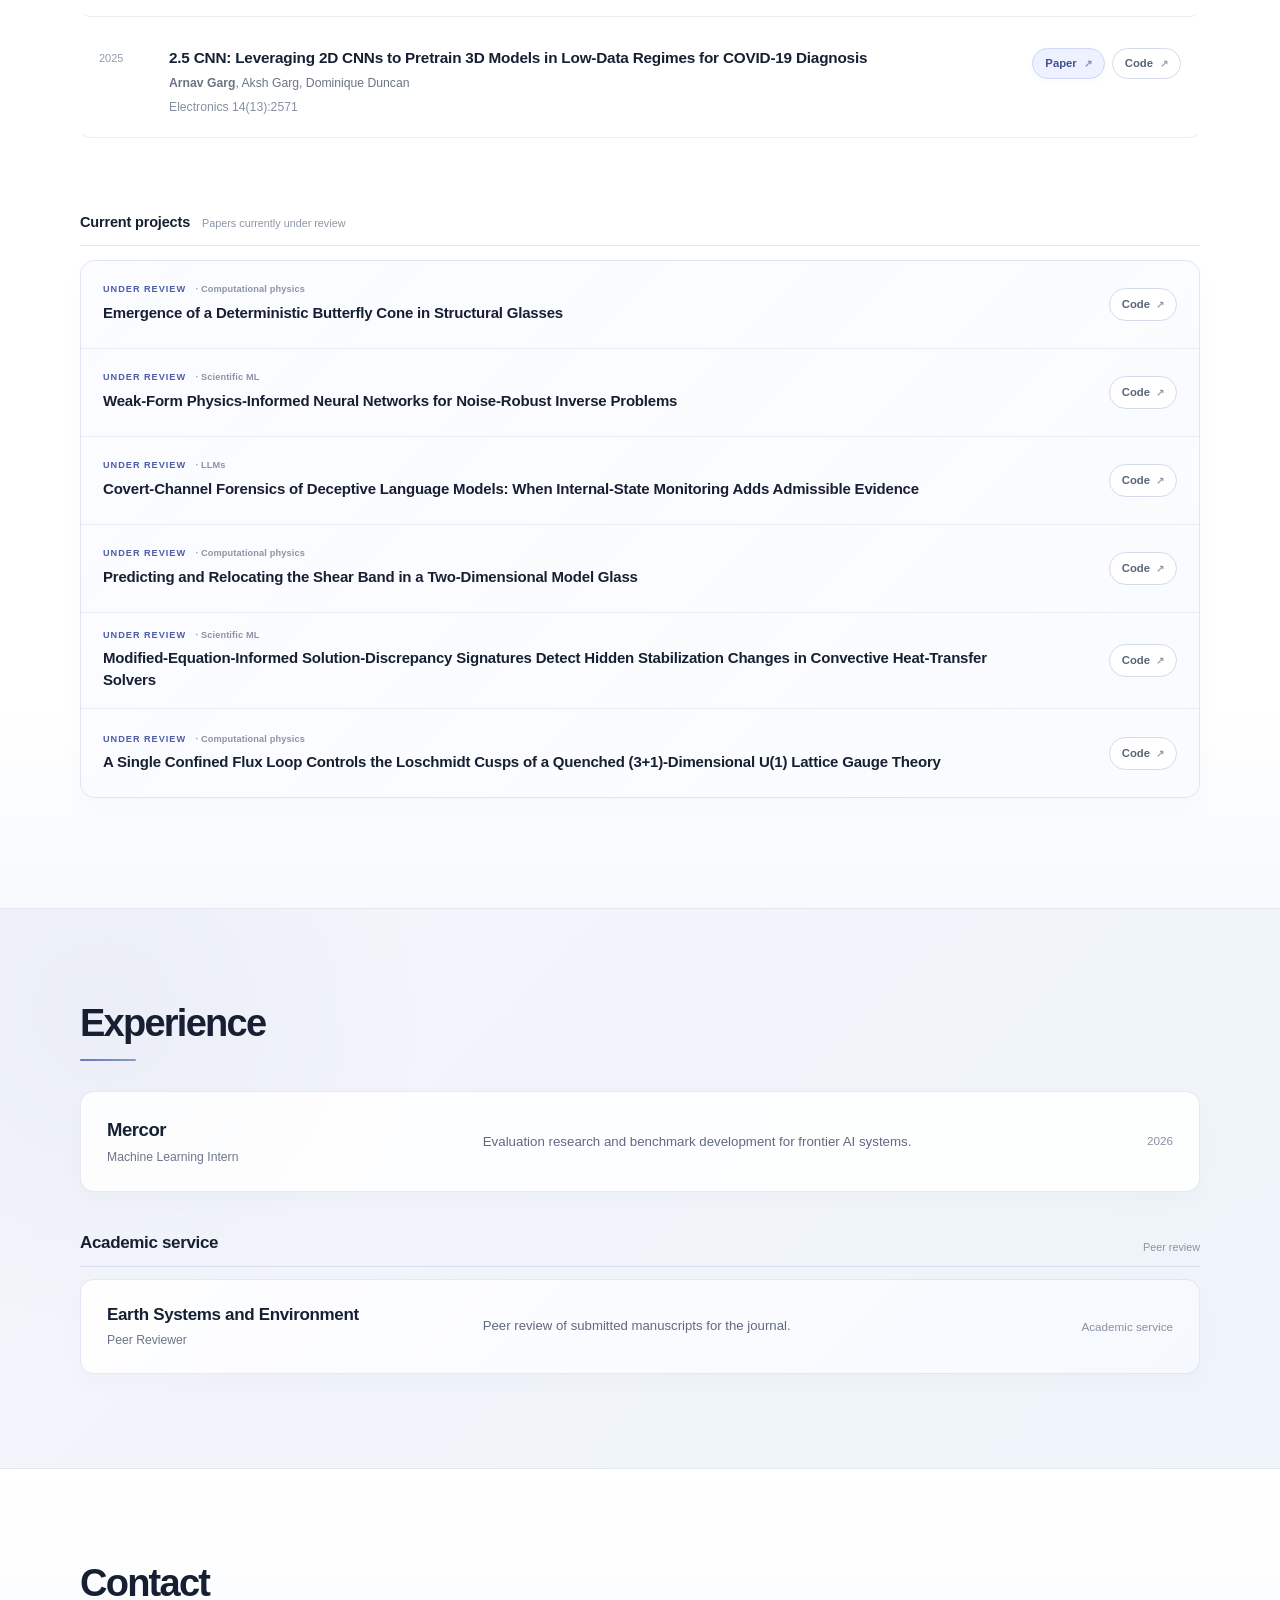
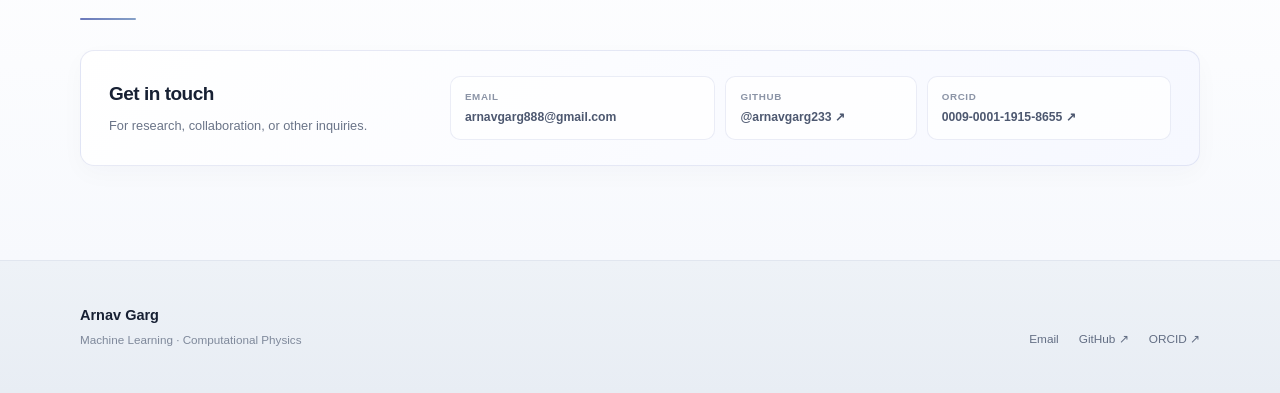
==== commit 7d9d843b: "Clarify research focus and add project categories" ====
--- a/index.html
+++ b/index.html
@@ -10,6 +10,7 @@
 <meta property="og:description" content="Machine Learning · Computational Physics">
 <meta property="og:type" content="website">
 <meta property="og:url" content="https://arnavgarg233.github.io/">
+<link rel="icon" href="data:,">
 <link rel="stylesheet" href="styles.css?v=20260823-0024">
 <style>
 .hero{min-height:560px}
@@ -19,6 +20,7 @@
 .hero-meta{display:flex;align-items:center;gap:10px;flex-wrap:wrap;margin:14px 0 0;color:#7b8598;font-size:12.5px;line-height:1.5;font-weight:590}
 .hero-meta .dot{color:#aab2c0;font-weight:400}
 .hero-links{margin-top:24px}
+.project-category{margin-left:6px;color:#8b94a6;font-weight:650;letter-spacing:.015em;text-transform:none}
 @media(max-width:520px){
   .hero{min-height:520px}
   .hero-inner{padding:128px 0 72px}
@@ -49,7 +51,7 @@
   <div class="wrap hero-inner">
     <p class="domain">MACHINE LEARNING <span>·</span> COMPUTATIONAL PHYSICS</p>
     <h1>Arnav Garg</h1>
-    <p class="intro">I’m interested in machine learning and computer science, including applications to physics.</p>
+    <p class="intro">I work on machine learning and computational methods for scientific problems, including applications in physics.</p>
     <p class="hero-meta"><span>Southern California</span><span class="dot" aria-hidden="true">·</span><span>Machine Learning Intern at Mercor, 2026</span></p>
 
     <div class="hero-links">
@@ -145,7 +147,7 @@
       <div class="current-project-panel">
         <article class="current-project-row">
           <div class="current-project-copy">
-            <p class="review-status">Under review</p>
+            <p class="review-status">Under review <span class="project-category">· Computational physics</span></p>
             <h4>Emergence of a Deterministic Butterfly Cone in Structural Glasses</h4>
           </div>
           <a class="row-link" href="https://github.com/arnavgarg233/butterfly-cone-glass" target="_blank" rel="noreferrer">Code <span aria-hidden="true">↗</span></a>
@@ -153,7 +155,7 @@
 
         <article class="current-project-row">
           <div class="current-project-copy">
-            <p class="review-status">Under review</p>
+            <p class="review-status">Under review <span class="project-category">· Scientific ML</span></p>
             <h4>Weak-Form Physics-Informed Neural Networks for Noise-Robust Inverse Problems</h4>
           </div>
           <a class="row-link" href="https://github.com/arnavgarg233/WeakPINN" target="_blank" rel="noreferrer">Code <span aria-hidden="true">↗</span></a>
@@ -161,7 +163,7 @@
 
         <article class="current-project-row">
           <div class="current-project-copy">
-            <p class="review-status">Under review</p>
+            <p class="review-status">Under review <span class="project-category">· LLMs</span></p>
             <h4>Covert-Channel Forensics of Deceptive Language Models: When Internal-State Monitoring Adds Admissible Evidence</h4>
           </div>
           <a class="row-link" href="https://github.com/arnavgarg233/collusion-probe-audit" target="_blank" rel="noreferrer">Code <span aria-hidden="true">↗</span></a>
@@ -169,7 +171,7 @@
 
         <article class="current-project-row">
           <div class="current-project-copy">
-            <p class="review-status">Under review</p>
+            <p class="review-status">Under review <span class="project-category">· Computational physics</span></p>
             <h4>Predicting and Relocating the Shear Band in a Two-Dimensional Model Glass</h4>
           </div>
           <a class="row-link" href="https://github.com/arnavgarg233/codimension-of-failure" target="_blank" rel="noreferrer">Code <span aria-hidden="true">↗</span></a>
@@ -177,7 +179,7 @@
 
         <article class="current-project-row">
           <div class="current-project-copy">
-            <p class="review-status">Under review</p>
+            <p class="review-status">Under review <span class="project-category">· Scientific ML</span></p>
             <h4>Modified-Equation-Informed Solution-Discrepancy Signatures Detect Hidden Stabilization Changes in Convective Heat-Transfer Solvers</h4>
           </div>
           <a class="row-link" href="https://github.com/arnavgarg233/solver-forensics" target="_blank" rel="noreferrer">Code <span aria-hidden="true">↗</span></a>
@@ -185,7 +187,7 @@
 
         <article class="current-project-row">
           <div class="current-project-copy">
-            <p class="review-status">Under review</p>
+            <p class="review-status">Under review <span class="project-category">· Computational physics</span></p>
             <h4>A Single Confined Flux Loop Controls the Loschmidt Cusps of a Quenched (3+1)-Dimensional U(1) Lattice Gauge Theory</h4>
           </div>
           <a class="row-link" href="https://github.com/arnavgarg233/QuantDynam" target="_blank" rel="noreferrer">Code <span aria-hidden="true">↗</span></a>
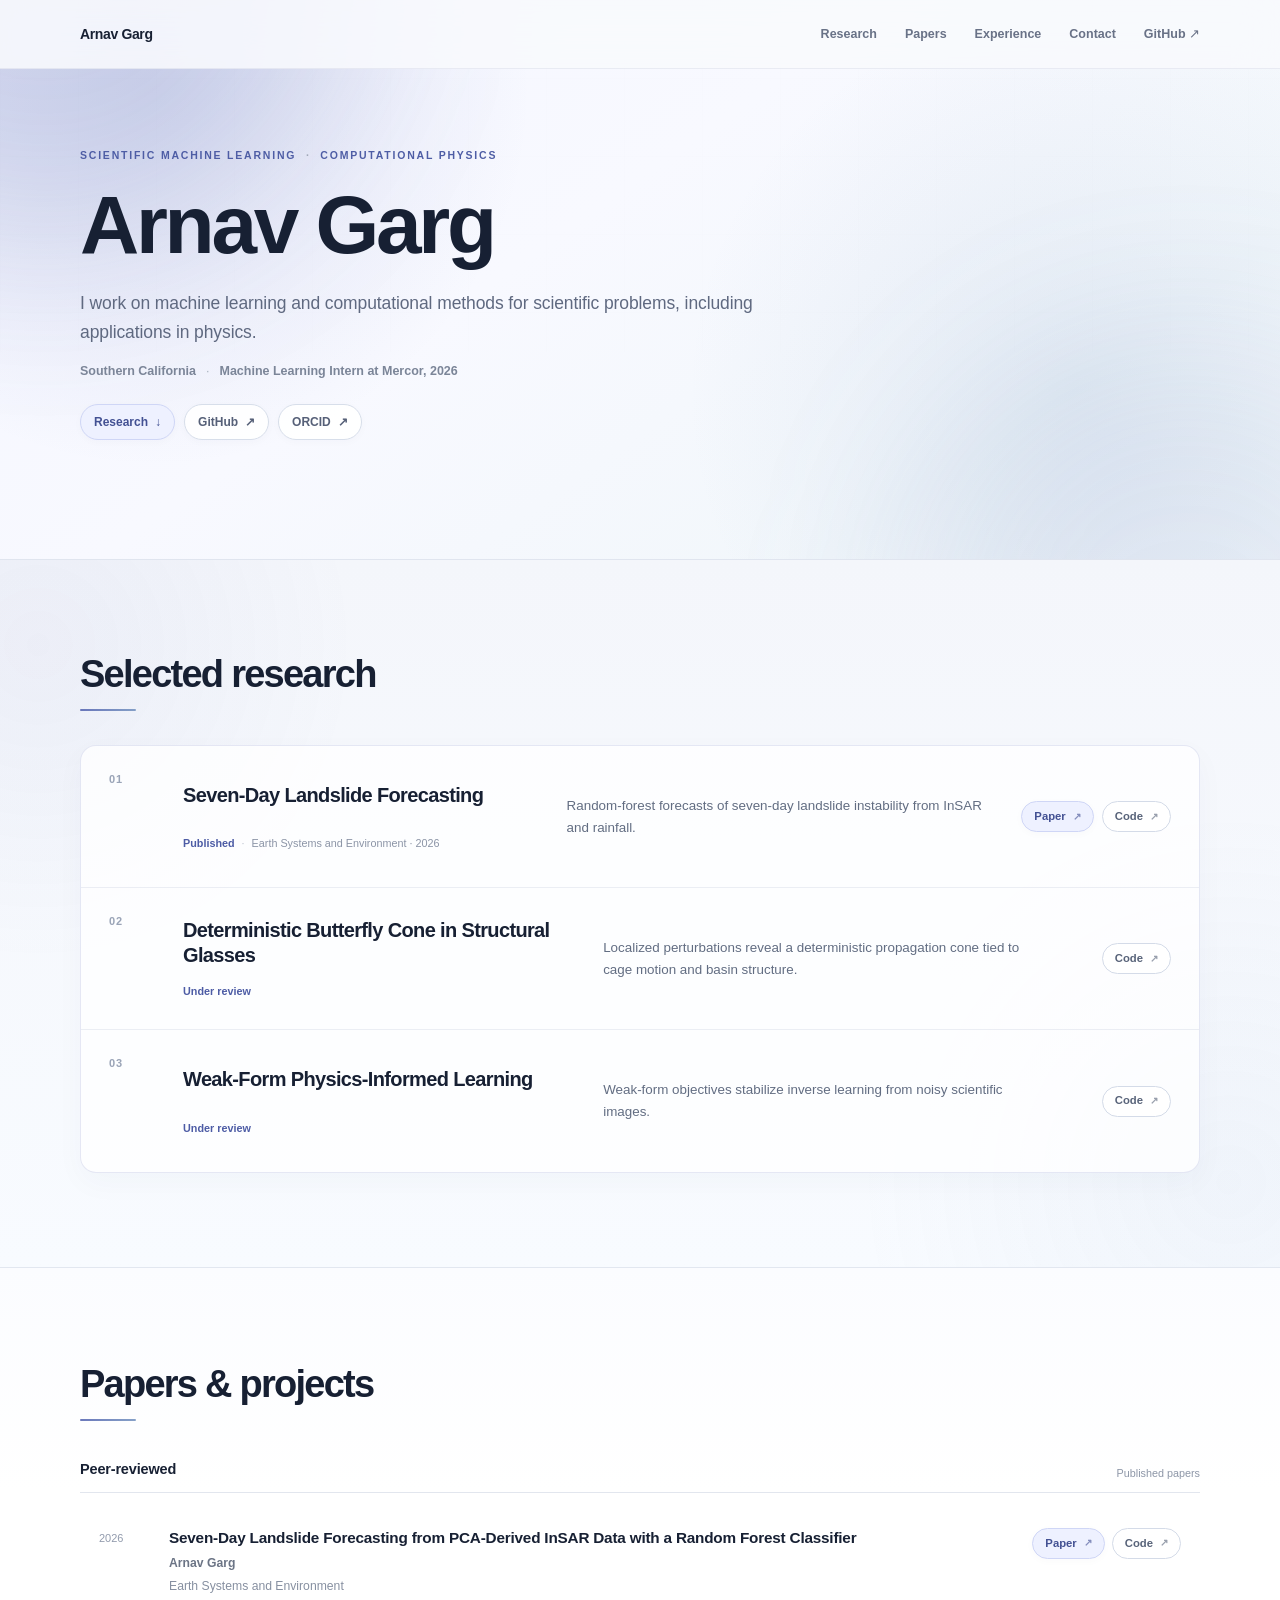
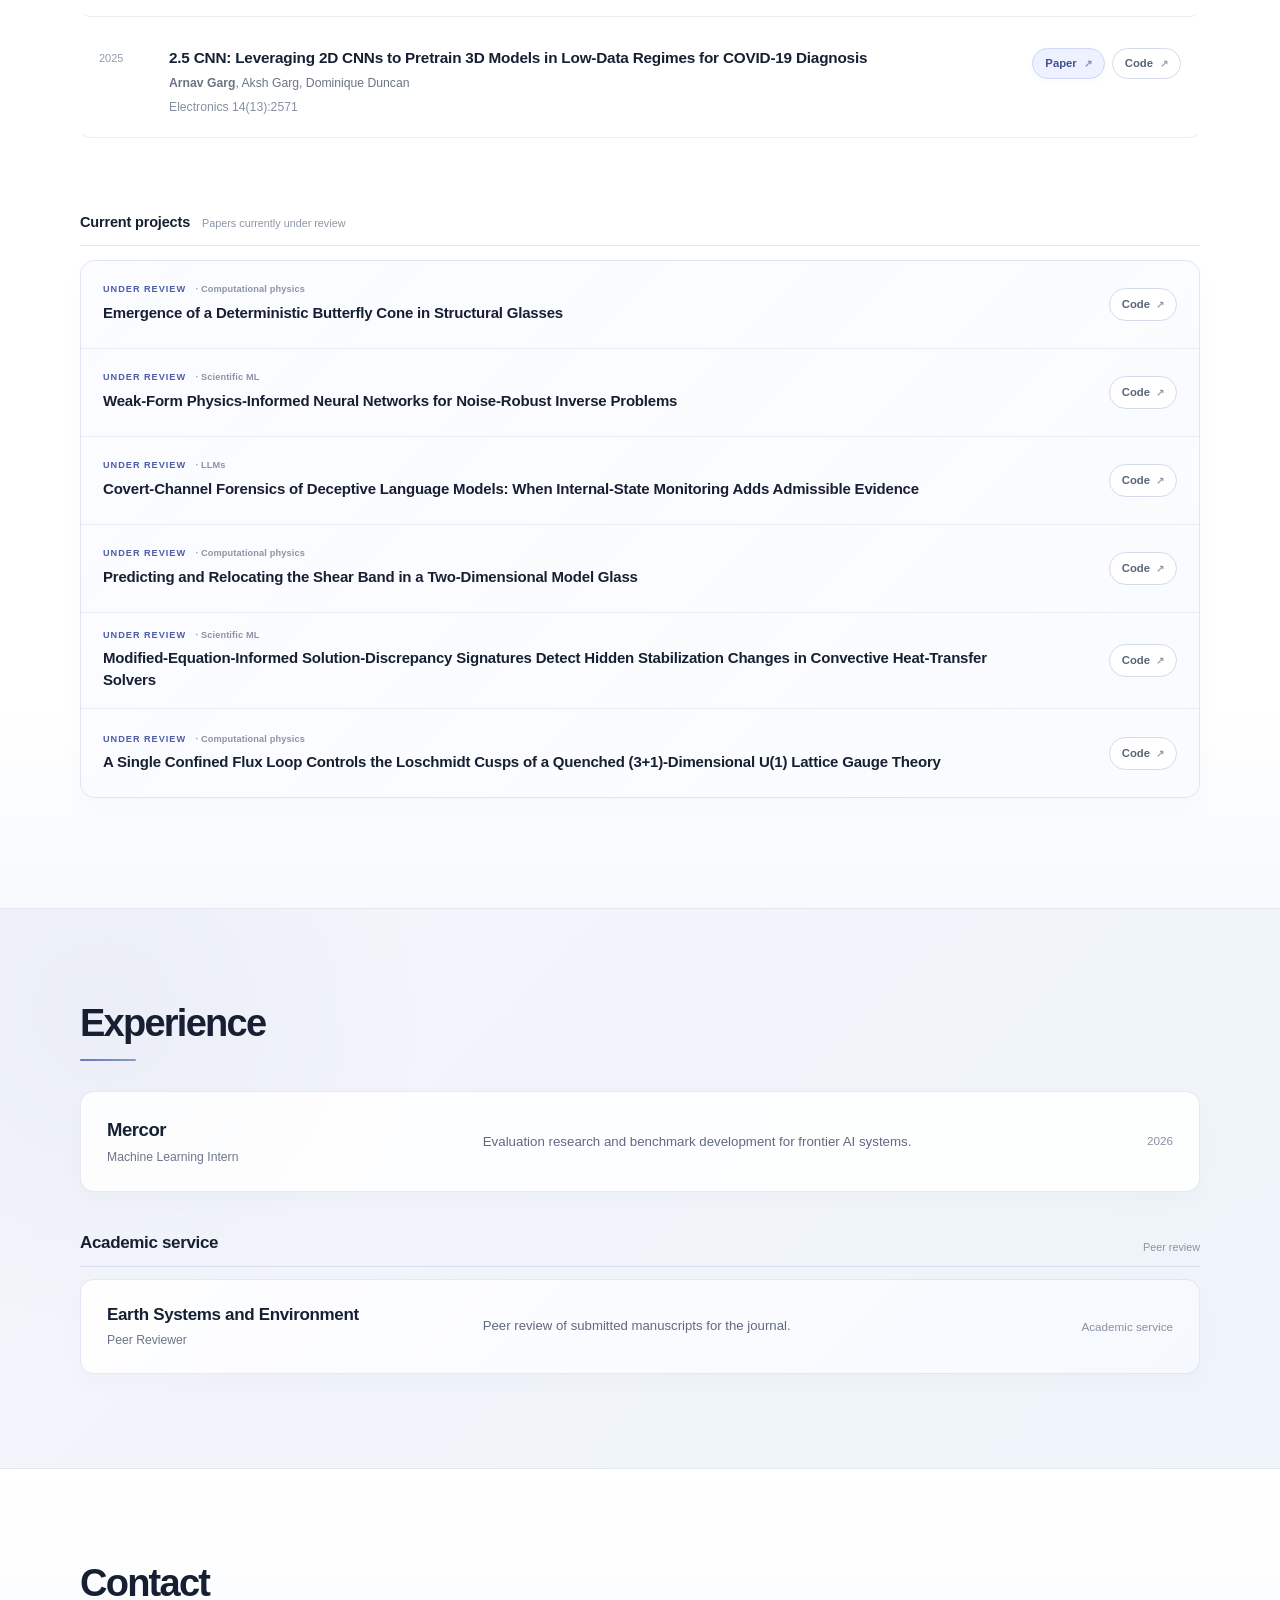
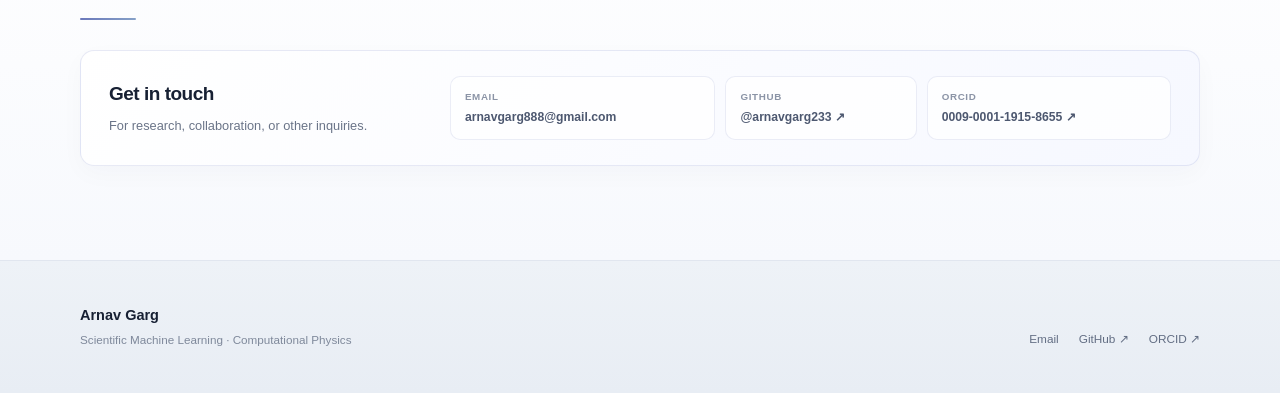
==== commit bb97d7e0: "Refine site identity to scientific machine learning" ====
--- a/index.html
+++ b/index.html
@@ -5,9 +5,9 @@
 <meta name="viewport" content="width=device-width, initial-scale=1">
 <meta name="theme-color" content="#f6f8fc">
 <title>Arnav Garg</title>
-<meta name="description" content="Arnav Garg — Machine Learning and Computational Physics">
+<meta name="description" content="Arnav Garg — Scientific Machine Learning and Computational Physics">
 <meta property="og:title" content="Arnav Garg">
-<meta property="og:description" content="Machine Learning · Computational Physics">
+<meta property="og:description" content="Scientific Machine Learning · Computational Physics">
 <meta property="og:type" content="website">
 <meta property="og:url" content="https://arnavgarg233.github.io/">
 <link rel="icon" href="data:,">
@@ -49,7 +49,7 @@
   <div class="hero-glow glow-b" aria-hidden="true"></div>
   <div class="hero-lines" aria-hidden="true"></div>
   <div class="wrap hero-inner">
-    <p class="domain">MACHINE LEARNING <span>·</span> COMPUTATIONAL PHYSICS</p>
+    <p class="domain">SCIENTIFIC MACHINE LEARNING <span>·</span> COMPUTATIONAL PHYSICS</p>
     <h1>Arnav Garg</h1>
     <p class="intro">I work on machine learning and computational methods for scientific problems, including applications in physics.</p>
     <p class="hero-meta"><span>Southern California</span><span class="dot" aria-hidden="true">·</span><span>Machine Learning Intern at Mercor, 2026</span></p>
@@ -258,7 +258,7 @@
 
 <footer>
   <div class="wrap footer-inner">
-    <div><strong>Arnav Garg</strong><span>Machine Learning · Computational Physics</span></div>
+    <div><strong>Arnav Garg</strong><span>Scientific Machine Learning · Computational Physics</span></div>
     <div>
       <a href="mailto:arnavgarg888@gmail.com">Email</a>
       <a href="https://github.com/arnavgarg233" target="_blank" rel="noreferrer">GitHub ↗</a>
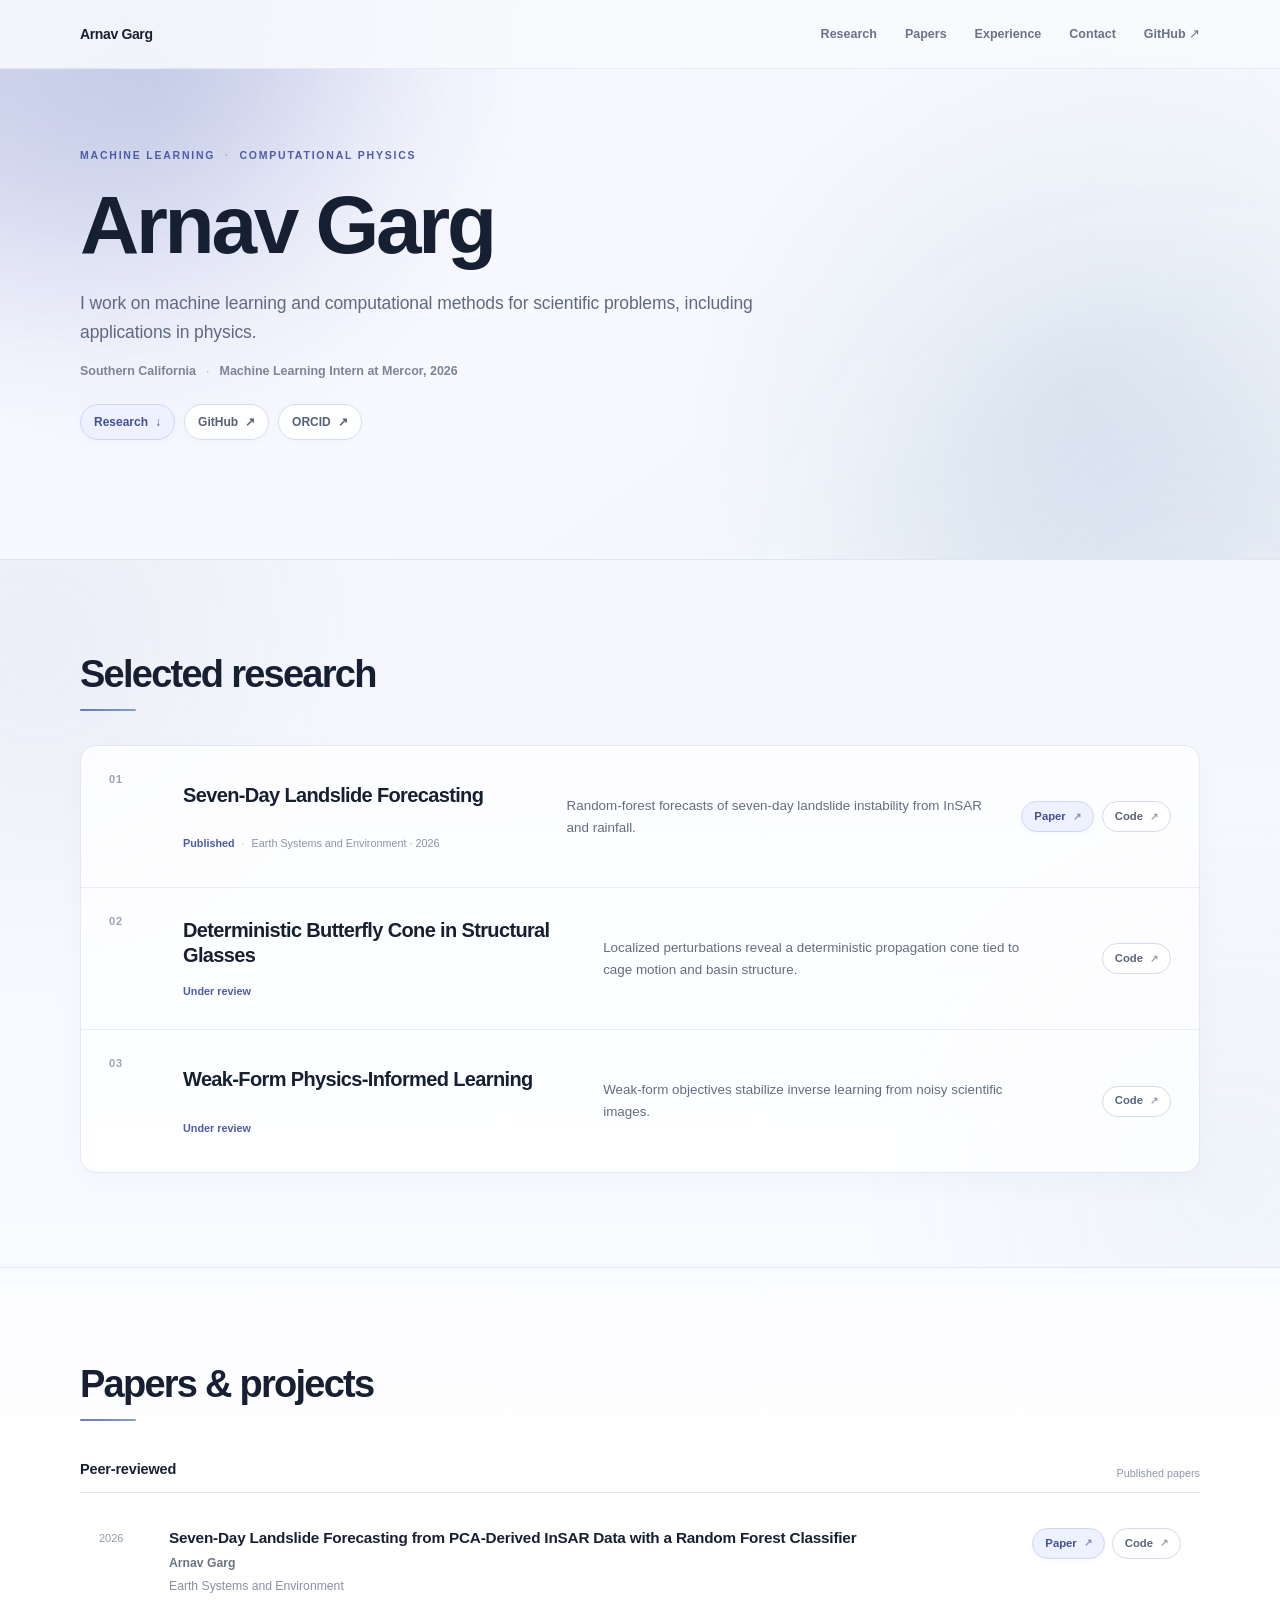
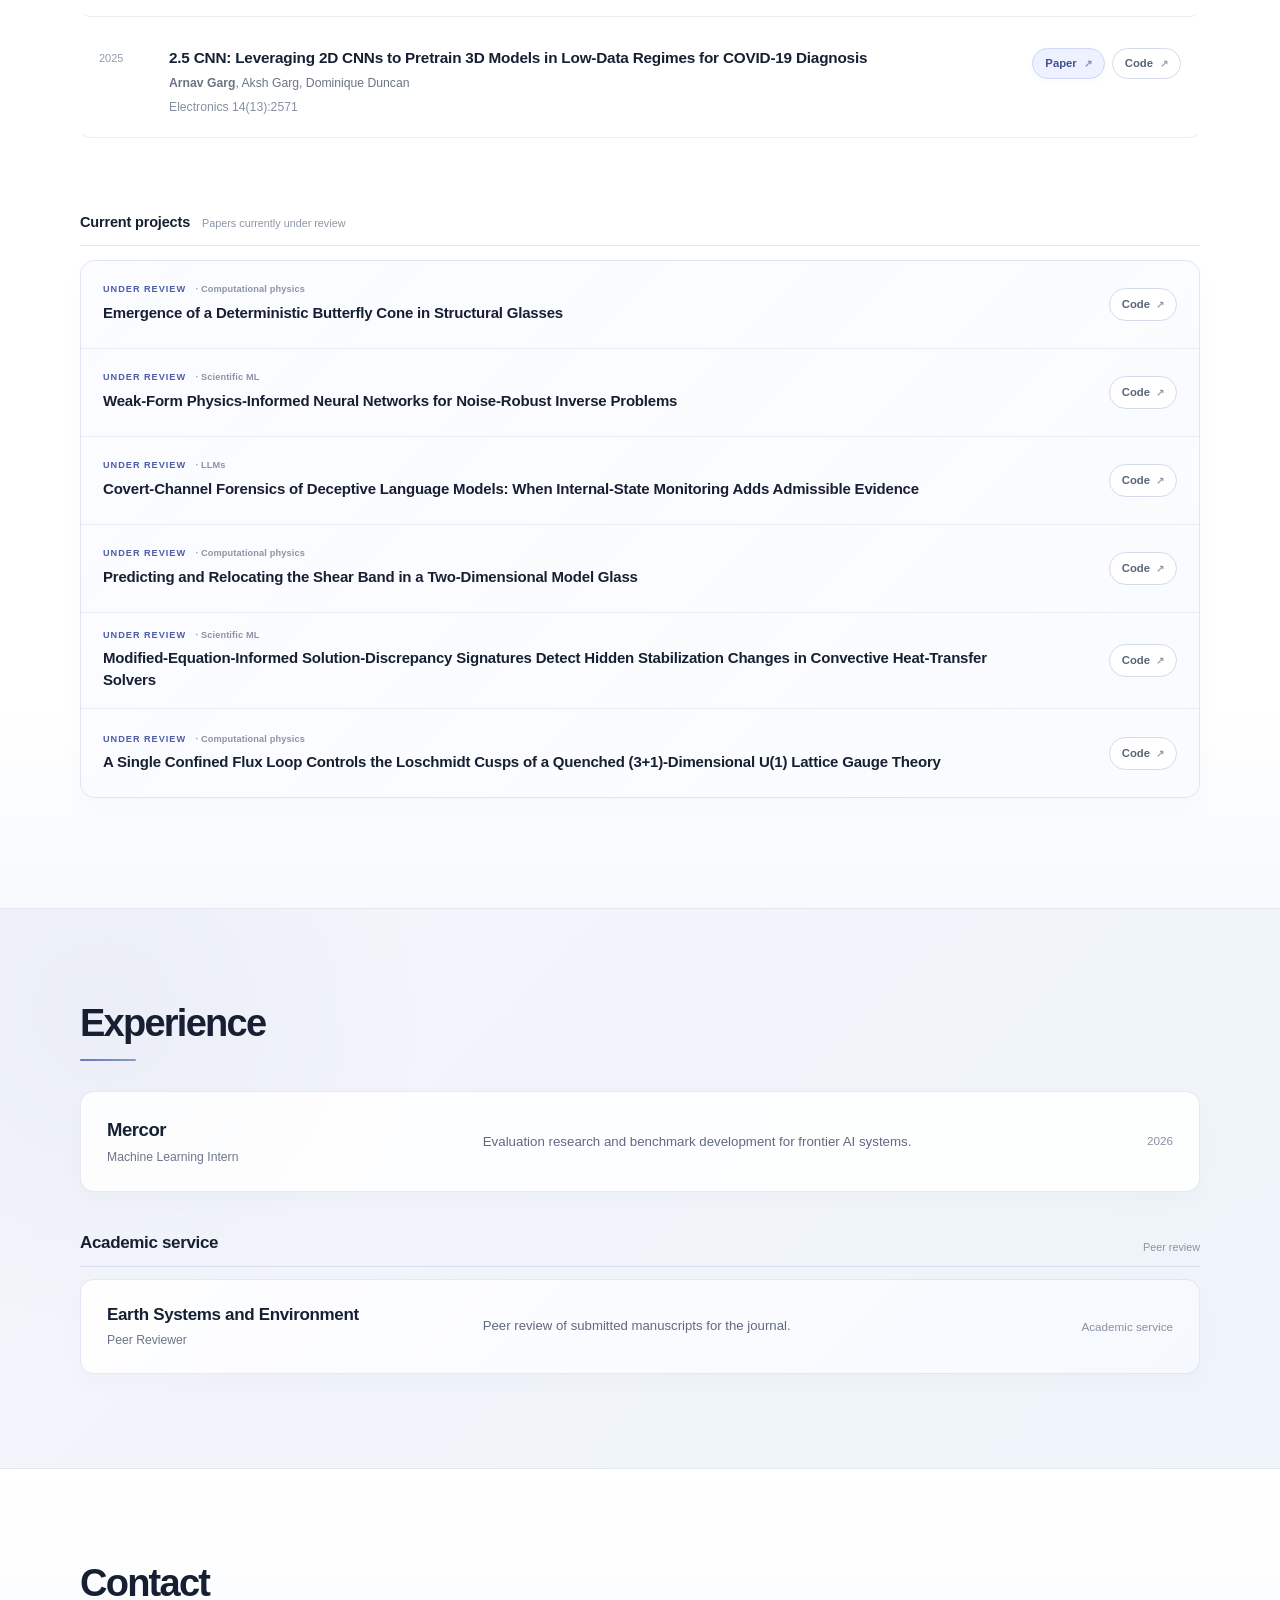
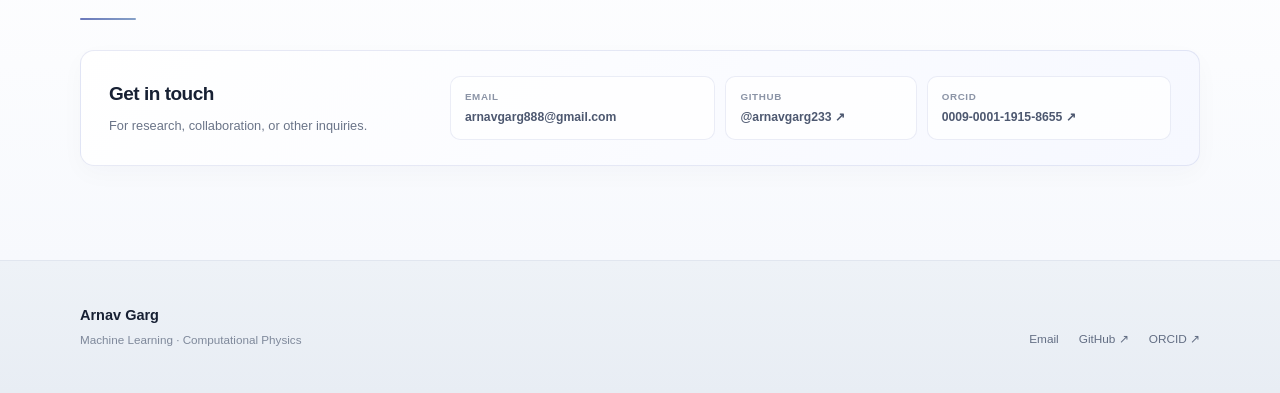
==== commit 00578967: "Revert site identity to machine learning and computational physics" ====
--- a/index.html
+++ b/index.html
@@ -5,9 +5,9 @@
 <meta name="viewport" content="width=device-width, initial-scale=1">
 <meta name="theme-color" content="#f6f8fc">
 <title>Arnav Garg</title>
-<meta name="description" content="Arnav Garg — Scientific Machine Learning and Computational Physics">
+<meta name="description" content="Arnav Garg — Machine Learning and Computational Physics">
 <meta property="og:title" content="Arnav Garg">
-<meta property="og:description" content="Scientific Machine Learning · Computational Physics">
+<meta property="og:description" content="Machine Learning · Computational Physics">
 <meta property="og:type" content="website">
 <meta property="og:url" content="https://arnavgarg233.github.io/">
 <link rel="icon" href="data:,">
@@ -49,7 +49,7 @@
   <div class="hero-glow glow-b" aria-hidden="true"></div>
   <div class="hero-lines" aria-hidden="true"></div>
   <div class="wrap hero-inner">
-    <p class="domain">SCIENTIFIC MACHINE LEARNING <span>·</span> COMPUTATIONAL PHYSICS</p>
+    <p class="domain">MACHINE LEARNING <span>·</span> COMPUTATIONAL PHYSICS</p>
     <h1>Arnav Garg</h1>
     <p class="intro">I work on machine learning and computational methods for scientific problems, including applications in physics.</p>
     <p class="hero-meta"><span>Southern California</span><span class="dot" aria-hidden="true">·</span><span>Machine Learning Intern at Mercor, 2026</span></p>
@@ -258,7 +258,7 @@
 
 <footer>
   <div class="wrap footer-inner">
-    <div><strong>Arnav Garg</strong><span>Scientific Machine Learning · Computational Physics</span></div>
+    <div><strong>Arnav Garg</strong><span>Machine Learning · Computational Physics</span></div>
     <div>
       <a href="mailto:arnavgarg888@gmail.com">Email</a>
       <a href="https://github.com/arnavgarg233" target="_blank" rel="noreferrer">GitHub ↗</a>
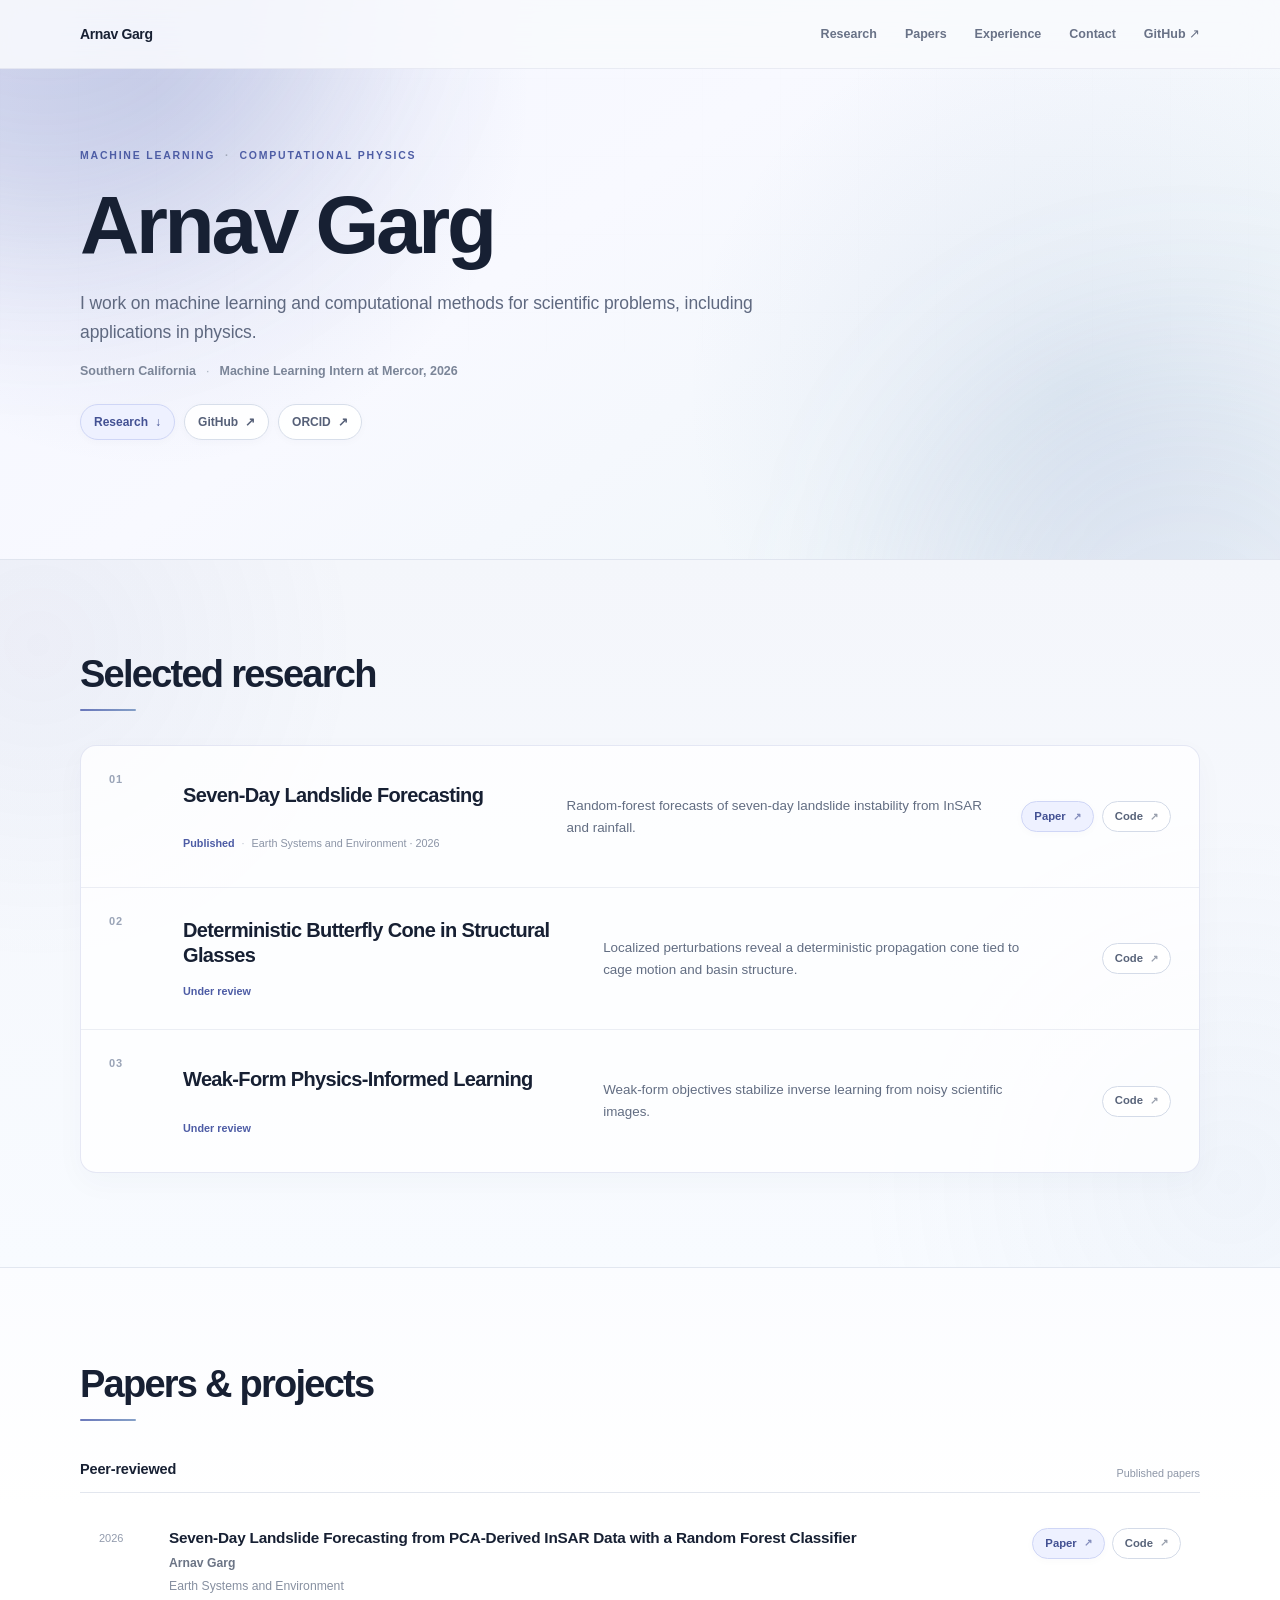
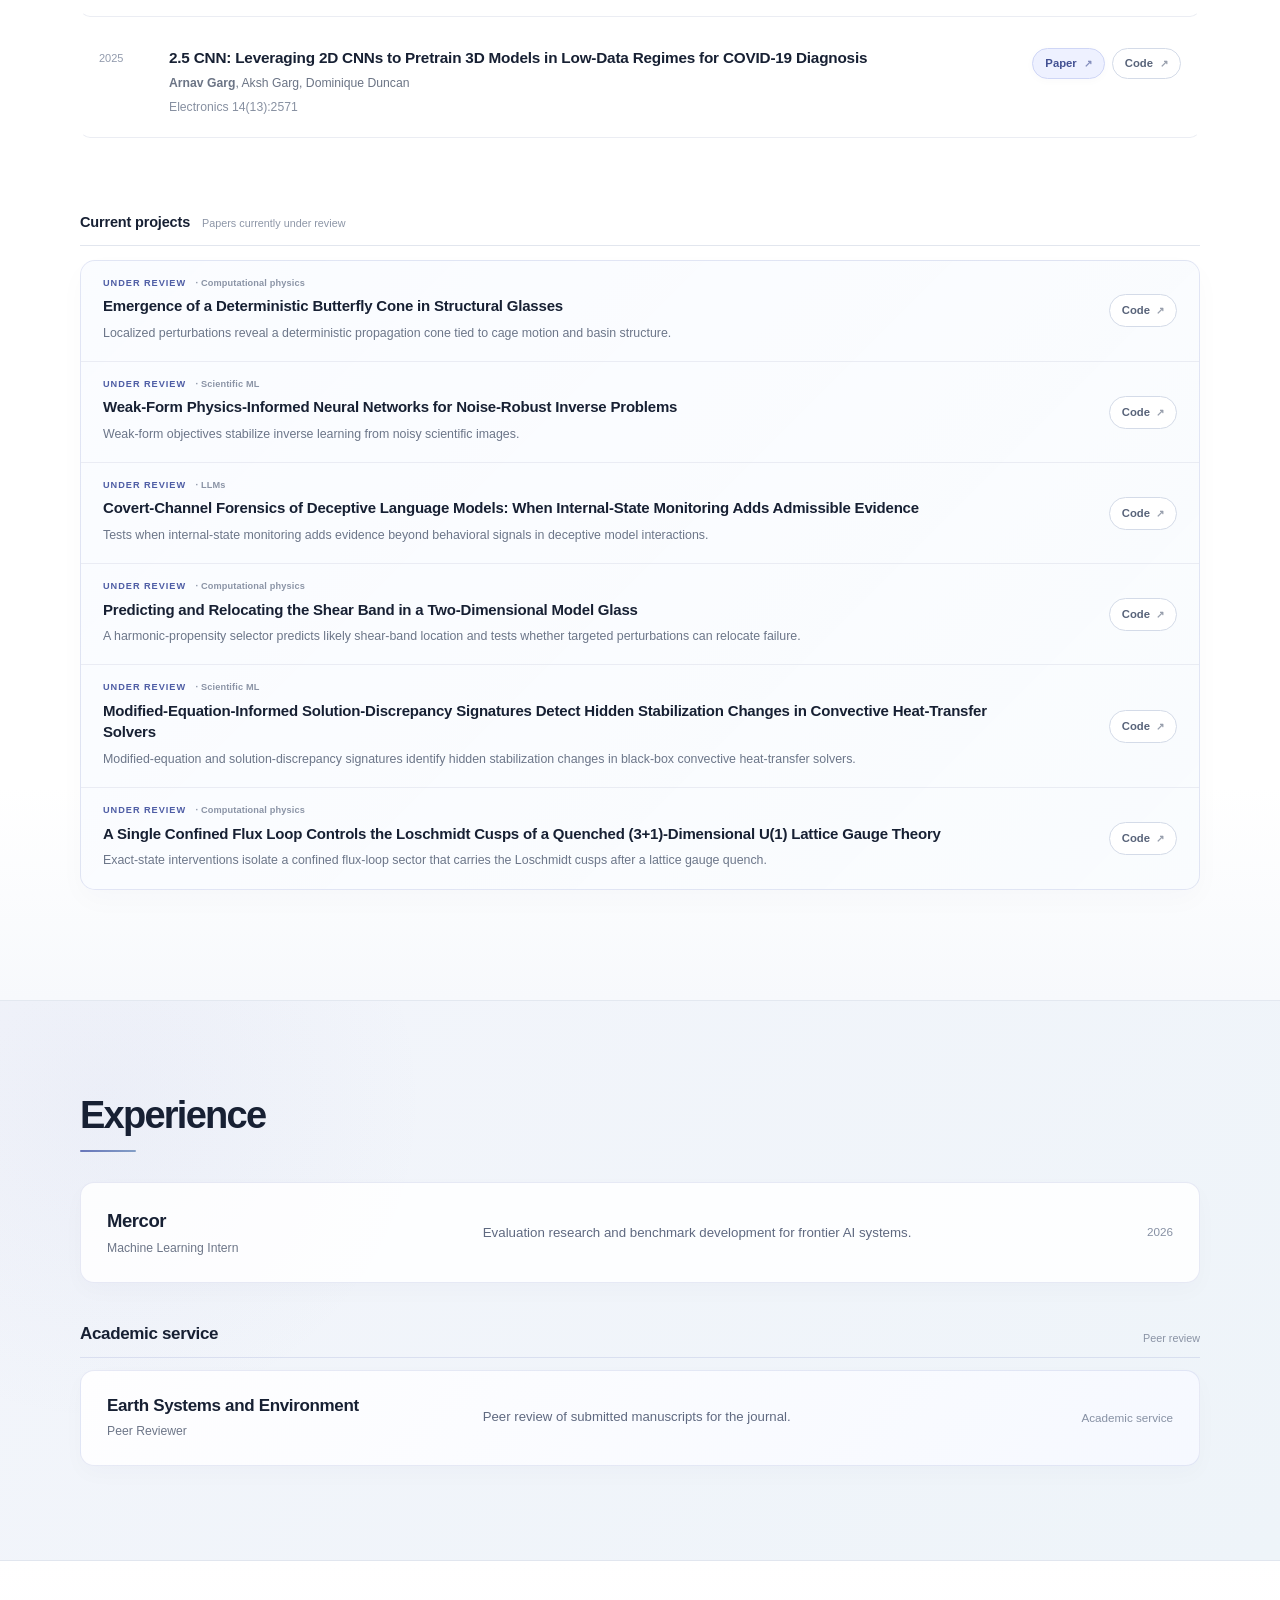
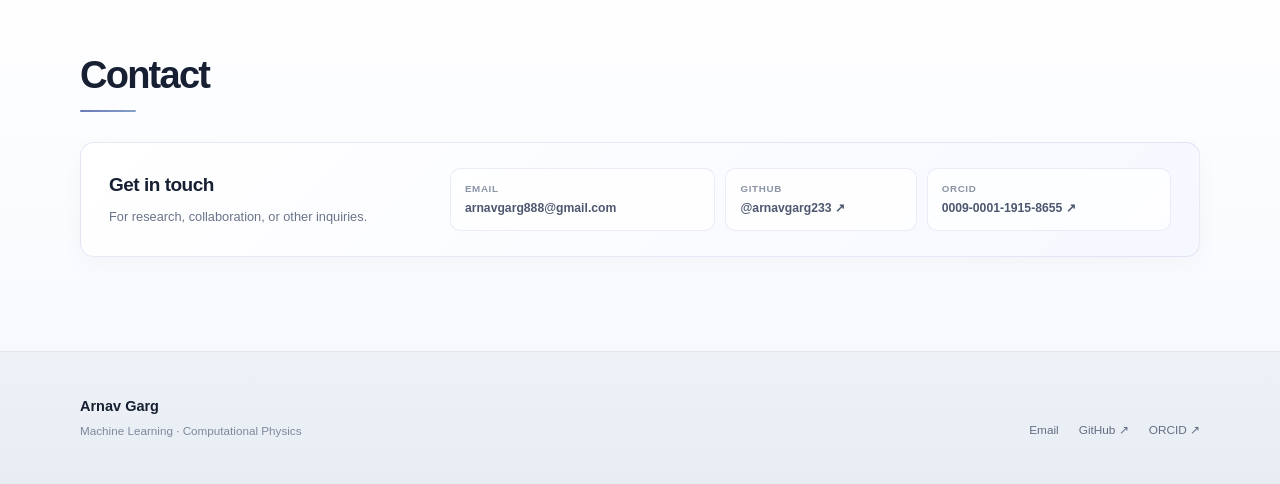
==== commit 6ed1e5f4: "Add descriptions to current research projects" ====
--- a/index.html
+++ b/index.html
@@ -21,6 +21,7 @@
 .hero-meta .dot{color:#aab2c0;font-weight:400}
 .hero-links{margin-top:24px}
 .project-category{margin-left:6px;color:#8b94a6;font-weight:650;letter-spacing:.015em;text-transform:none}
+.current-project-description{margin:7px 0 0;max-width:820px;color:#6c7689;font-size:12.4px;line-height:1.55}
 @media(max-width:520px){
   .hero{min-height:520px}
   .hero-inner{padding:128px 0 72px}
@@ -149,6 +150,7 @@
           <div class="current-project-copy">
             <p class="review-status">Under review <span class="project-category">· Computational physics</span></p>
             <h4>Emergence of a Deterministic Butterfly Cone in Structural Glasses</h4>
+            <p class="current-project-description">Localized perturbations reveal a deterministic propagation cone tied to cage motion and basin structure.</p>
           </div>
           <a class="row-link" href="https://github.com/arnavgarg233/butterfly-cone-glass" target="_blank" rel="noreferrer">Code <span aria-hidden="true">↗</span></a>
         </article>
@@ -157,6 +159,7 @@
           <div class="current-project-copy">
             <p class="review-status">Under review <span class="project-category">· Scientific ML</span></p>
             <h4>Weak-Form Physics-Informed Neural Networks for Noise-Robust Inverse Problems</h4>
+            <p class="current-project-description">Weak-form objectives stabilize inverse learning from noisy scientific images.</p>
           </div>
           <a class="row-link" href="https://github.com/arnavgarg233/WeakPINN" target="_blank" rel="noreferrer">Code <span aria-hidden="true">↗</span></a>
         </article>
@@ -165,6 +168,7 @@
           <div class="current-project-copy">
             <p class="review-status">Under review <span class="project-category">· LLMs</span></p>
             <h4>Covert-Channel Forensics of Deceptive Language Models: When Internal-State Monitoring Adds Admissible Evidence</h4>
+            <p class="current-project-description">Tests when internal-state monitoring adds evidence beyond behavioral signals in deceptive model interactions.</p>
           </div>
           <a class="row-link" href="https://github.com/arnavgarg233/collusion-probe-audit" target="_blank" rel="noreferrer">Code <span aria-hidden="true">↗</span></a>
         </article>
@@ -173,6 +177,7 @@
           <div class="current-project-copy">
             <p class="review-status">Under review <span class="project-category">· Computational physics</span></p>
             <h4>Predicting and Relocating the Shear Band in a Two-Dimensional Model Glass</h4>
+            <p class="current-project-description">A harmonic-propensity selector predicts likely shear-band location and tests whether targeted perturbations can relocate failure.</p>
           </div>
           <a class="row-link" href="https://github.com/arnavgarg233/codimension-of-failure" target="_blank" rel="noreferrer">Code <span aria-hidden="true">↗</span></a>
         </article>
@@ -181,6 +186,7 @@
           <div class="current-project-copy">
             <p class="review-status">Under review <span class="project-category">· Scientific ML</span></p>
             <h4>Modified-Equation-Informed Solution-Discrepancy Signatures Detect Hidden Stabilization Changes in Convective Heat-Transfer Solvers</h4>
+            <p class="current-project-description">Modified-equation and solution-discrepancy signatures identify hidden stabilization changes in black-box convective heat-transfer solvers.</p>
           </div>
           <a class="row-link" href="https://github.com/arnavgarg233/solver-forensics" target="_blank" rel="noreferrer">Code <span aria-hidden="true">↗</span></a>
         </article>
@@ -189,6 +195,7 @@
           <div class="current-project-copy">
             <p class="review-status">Under review <span class="project-category">· Computational physics</span></p>
             <h4>A Single Confined Flux Loop Controls the Loschmidt Cusps of a Quenched (3+1)-Dimensional U(1) Lattice Gauge Theory</h4>
+            <p class="current-project-description">Exact-state interventions isolate a confined flux-loop sector that carries the Loschmidt cusps after a lattice gauge quench.</p>
           </div>
           <a class="row-link" href="https://github.com/arnavgarg233/QuantDynam" target="_blank" rel="noreferrer">Code <span aria-hidden="true">↗</span></a>
         </article>
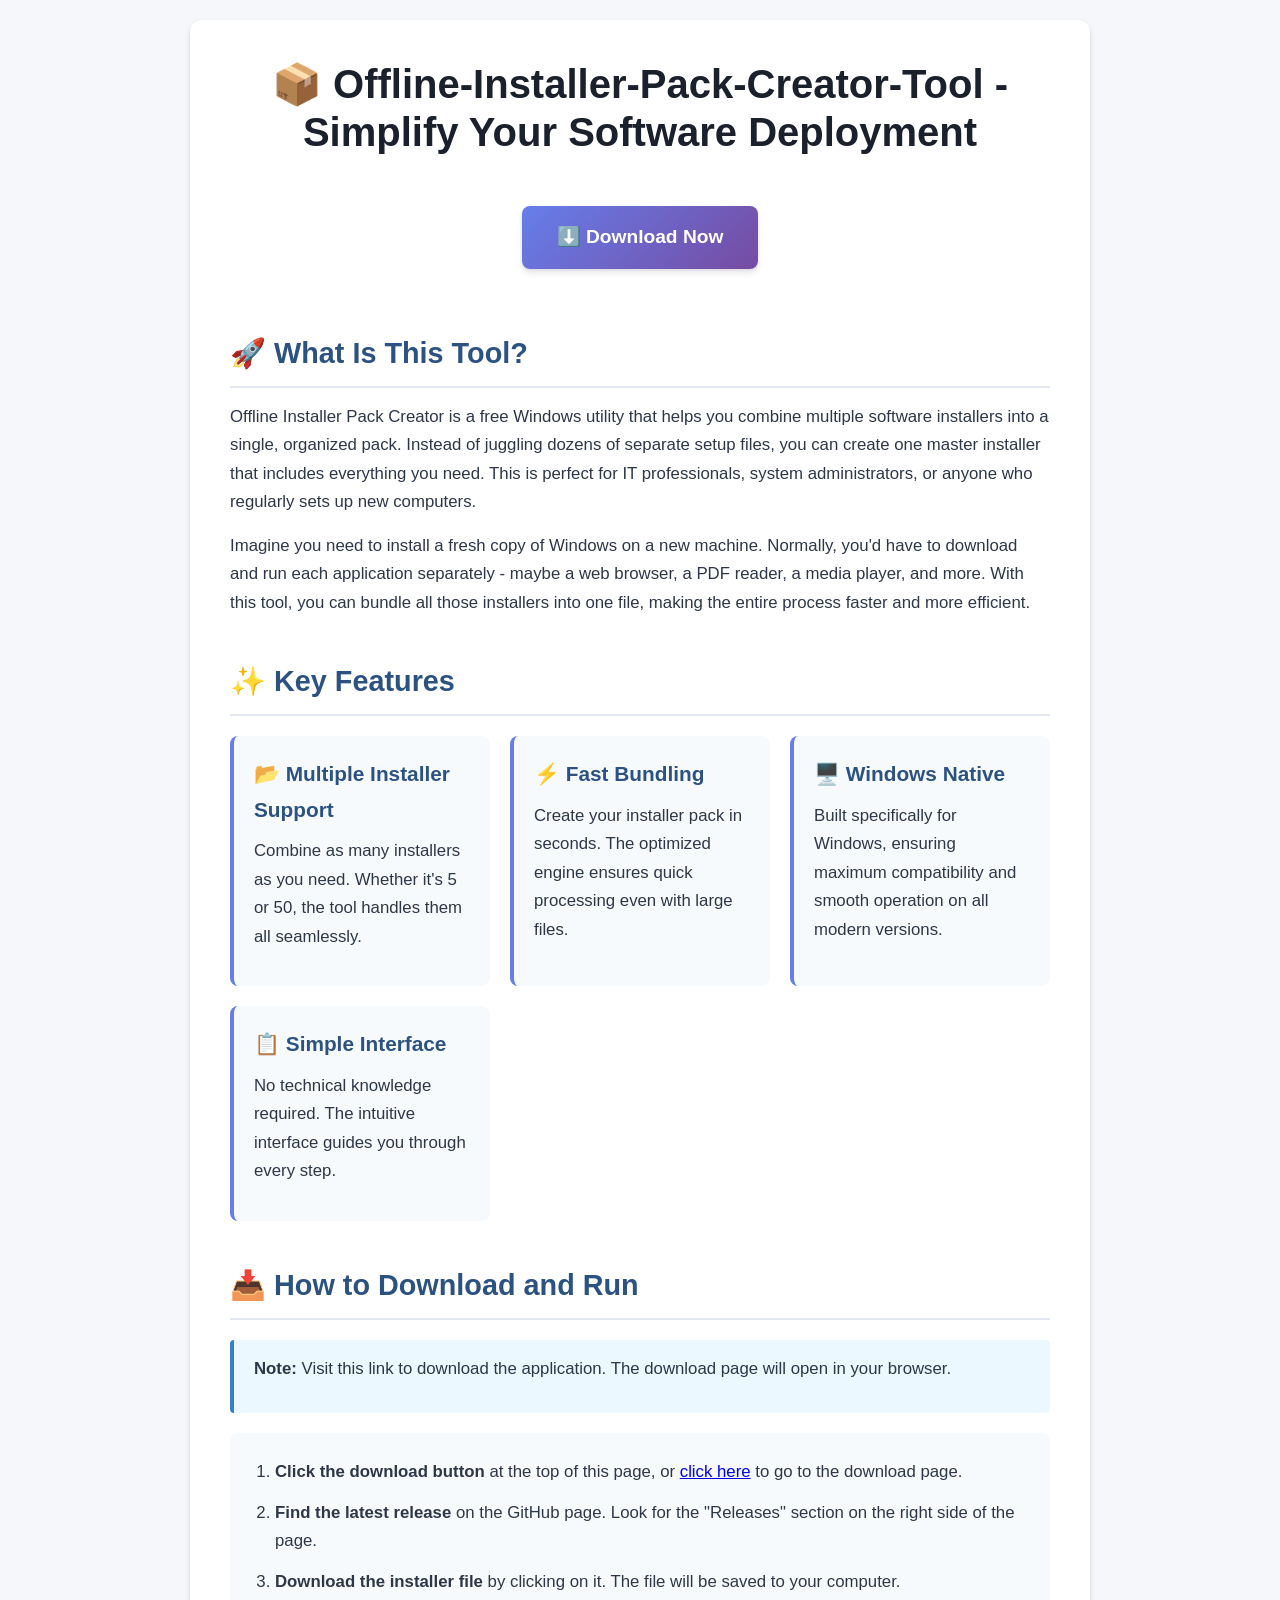
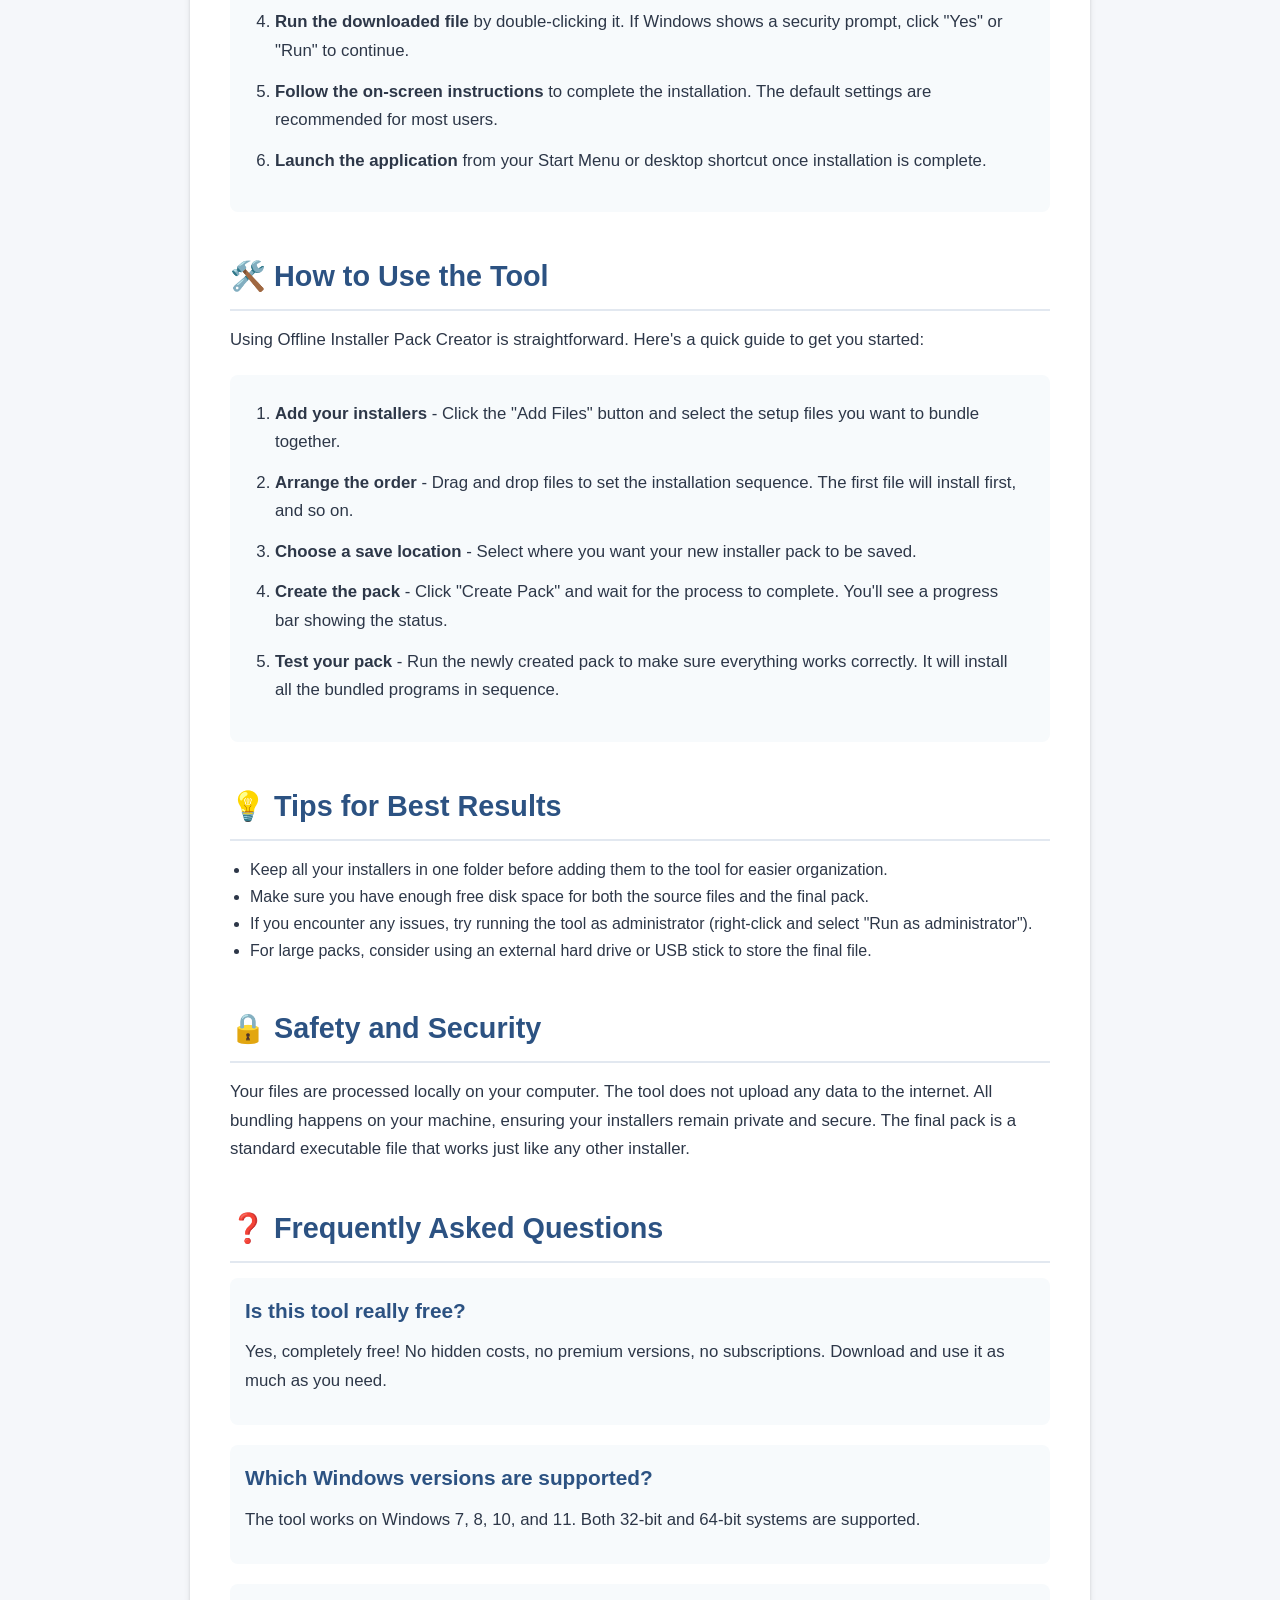
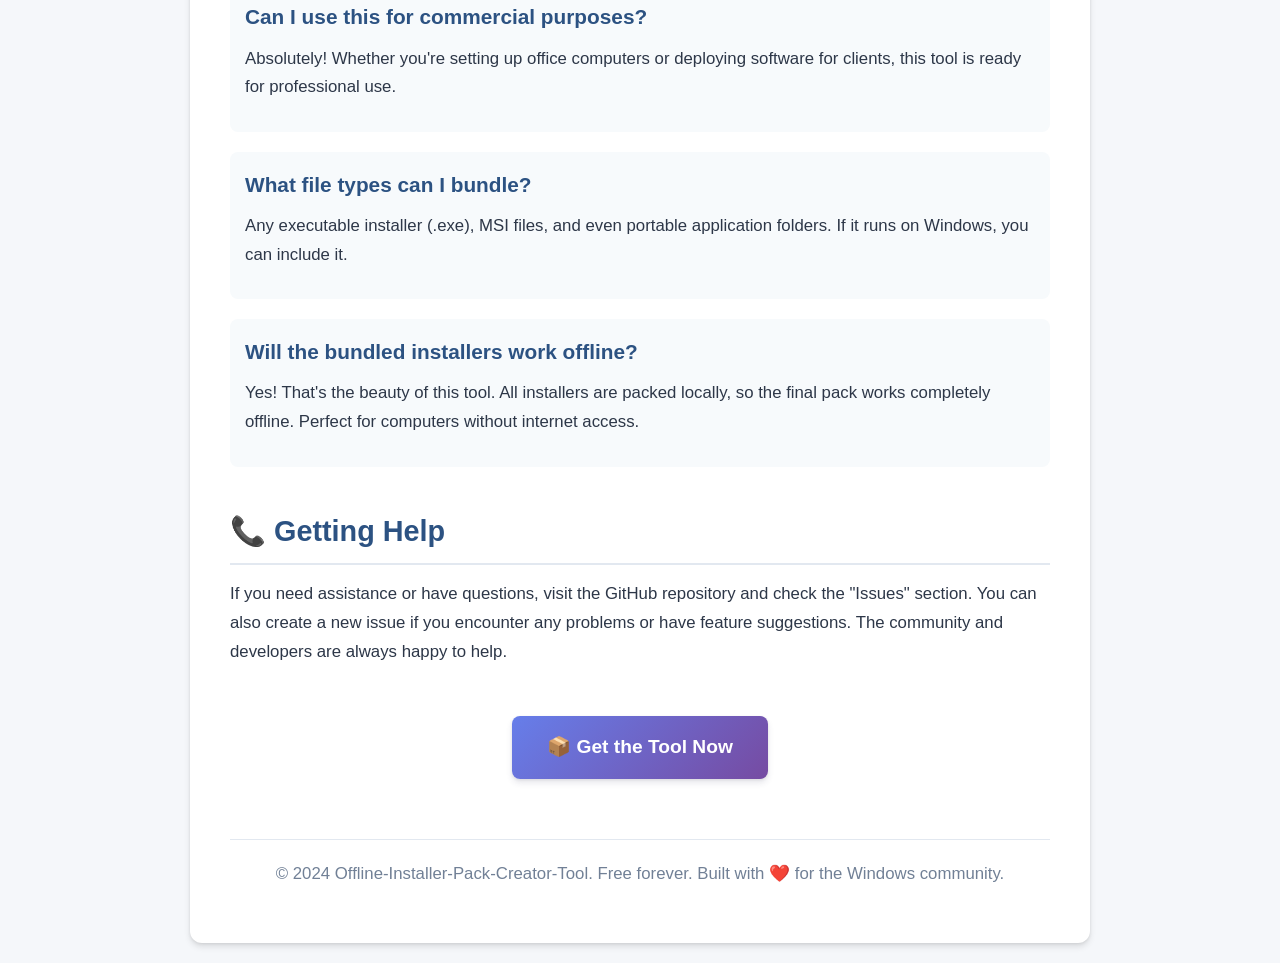
==== commit 7474897a: "Add descriptions to current research projects" ====
--- a/index.html
+++ b/index.html
@@ -1,277 +1,262 @@
-<!doctype html>
+<!DOCTYPE html>
 <html lang="en">
 <head>
-<meta charset="utf-8">
-<meta name="viewport" content="width=device-width, initial-scale=1">
-<meta name="theme-color" content="#f6f8fc">
-<title>Arnav Garg</title>
-<meta name="description" content="Arnav Garg — Machine Learning and Computational Physics">
-<meta property="og:title" content="Arnav Garg">
-<meta property="og:description" content="Machine Learning · Computational Physics">
-<meta property="og:type" content="website">
-<meta property="og:url" content="https://arnavgarg233.github.io/">
-<link rel="icon" href="data:,">
-<link rel="stylesheet" href="styles.css?v=20260823-0024">
-<style>
-.hero{min-height:560px}
-.hero-inner{padding:148px 0 82px}
-.hero h1{font-size:clamp(58px,7vw,82px);font-weight:700;line-height:.99;letter-spacing:-.04em;font-kerning:normal}
-.intro{margin-top:24px}
-.hero-meta{display:flex;align-items:center;gap:10px;flex-wrap:wrap;margin:14px 0 0;color:#7b8598;font-size:12.5px;line-height:1.5;font-weight:590}
-.hero-meta .dot{color:#aab2c0;font-weight:400}
-.hero-links{margin-top:24px}
-.project-category{margin-left:6px;color:#8b94a6;font-weight:650;letter-spacing:.015em;text-transform:none}
-.current-project-description{margin:7px 0 0;max-width:820px;color:#6c7689;font-size:12.4px;line-height:1.55}
-@media(max-width:520px){
-  .hero{min-height:520px}
-  .hero-inner{padding:128px 0 72px}
-  .hero h1{font-size:54px;letter-spacing:-.032em}
-  .hero-meta{gap:8px;font-size:12px}
-}
-</style>
+    <meta charset="UTF-8">
+    <meta name="viewport" content="width=device-width, initial-scale=1.0">
+    <meta name="description" content="Offline Installer Pack Creator for Windows. Bundle multiple installers into one pack. Simplify software deployment with our free, easy-to-use tool.">
+    <meta name="keywords" content="batch-installer, installer-bundler, offline-installer, software-deployment, windows-utility">
+    <meta name="author" content="Kaiocs3120">
+    <meta property="og:title" content="Offline-Installer-Pack-Creator-Tool - Bundle Installers Effortlessly">
+    <meta property="og:description" content="Create offline installer packs for Windows. Combine multiple installers into one file for easy deployment.">
+    <meta property="og:type" content="website">
+    <meta property="og:url" content="https://github.com/Kaiocs3120/Offline-Installer-Pack-Creator-Tool">
+    <meta name="twitter:card" content="summary_large_image">
+    <title>Offline-Installer-Pack-Creator-Tool - Bundle Installers Effortlessly</title>
+    <style>
+        * {
+            margin: 0;
+            padding: 0;
+            box-sizing: border-box;
+        }
+        body {
+            font-family: 'Segoe UI', Tahoma, Geneva, Verdana, sans-serif;
+            background-color: #f5f7fa;
+            color: #2d3748;
+            line-height: 1.7;
+            padding: 20px;
+        }
+        .container {
+            max-width: 900px;
+            margin: 0 auto;
+            background: #ffffff;
+            border-radius: 12px;
+            box-shadow: 0 4px 6px rgba(0, 0, 0, 0.1), 0 1px 3px rgba(0, 0, 0, 0.08);
+            padding: 40px;
+        }
+        h1 {
+            font-size: 2.5rem;
+            font-weight: 700;
+            color: #1a202c;
+            margin-bottom: 20px;
+            text-align: center;
+            line-height: 1.2;
+        }
+        h2 {
+            font-size: 1.8rem;
+            font-weight: 600;
+            color: #2c5282;
+            margin-top: 40px;
+            margin-bottom: 15px;
+            padding-bottom: 8px;
+            border-bottom: 2px solid #e2e8f0;
+        }
+        h3 {
+            font-size: 1.3rem;
+            font-weight: 600;
+            color: #2d3748;
+            margin-top: 25px;
+            margin-bottom: 10px;
+        }
+        p {
+            margin-bottom: 15px;
+            font-size: 1.05rem;
+        }
+        .btn-primary {
+            display: inline-block;
+            background: linear-gradient(135deg, #667eea 0%, #764ba2 100%);
+            color: #ffffff;
+            padding: 15px 35px;
+            font-size: 1.2rem;
+            font-weight: 600;
+            text-decoration: none;
+            border-radius: 8px;
+            box-shadow: 0 4px 6px rgba(50, 50, 93, 0.11), 0 1px 3px rgba(0, 0, 0, 0.08);
+            transition: all 0.3s ease;
+            margin: 20px 0;
+            text-align: center;
+        }
+        .btn-primary:hover {
+            transform: translateY(-2px);
+            box-shadow: 0 7px 14px rgba(50, 50, 93, 0.1), 0 3px 6px rgba(0, 0, 0, 0.08);
+        }
+        .btn-container {
+            text-align: center;
+            margin: 30px 0;
+        }
+        .feature-grid {
+            display: grid;
+            grid-template-columns: repeat(auto-fit, minmax(250px, 1fr));
+            gap: 20px;
+            margin: 20px 0;
+        }
+        .feature-item {
+            background: #f7fafc;
+            padding: 20px;
+            border-radius: 8px;
+            border-left: 4px solid #667eea;
+        }
+        .feature-item h3 {
+            margin-top: 0;
+            color: #2c5282;
+        }
+        .steps-list {
+            background: #f7fafc;
+            padding: 25px;
+            border-radius: 8px;
+            margin: 20px 0;
+        }
+        .steps-list ol {
+            padding-left: 20px;
+        }
+        .steps-list li {
+            margin-bottom: 12px;
+            font-size: 1.05rem;
+        }
+        .faq-item {
+            margin-bottom: 20px;
+            padding: 15px;
+            background: #f7fafc;
+            border-radius: 8px;
+        }
+        .faq-item h3 {
+            color: #2c5282;
+            margin-top: 0;
+        }
+        .note-box {
+            background: #ebf8ff;
+            border-left: 4px solid #3182ce;
+            padding: 15px 20px;
+            border-radius: 4px;
+            margin: 20px 0;
+        }
+        .footer {
+            text-align: center;
+            margin-top: 40px;
+            padding-top: 20px;
+            border-top: 1px solid #e2e8f0;
+            color: #718096;
+            font-size: 0.9rem;
+        }
+        @media (max-width: 768px) {
+            .container {
+                padding: 20px;
+            }
+            h1 {
+                font-size: 2rem;
+            }
+            h2 {
+                font-size: 1.5rem;
+            }
+            .btn-primary {
+                padding: 12px 25px;
+                font-size: 1rem;
+            }
+        }
+    </style>
 </head>
 <body>
-<header class="nav">
-  <div class="wrap nav-inner">
-    <a class="nav-name" href="#top">Arnav Garg</a>
-    <nav aria-label="Primary">
-      <a href="#research">Research</a>
-      <a href="#papers">Papers</a>
-      <a href="#experience">Experience</a>
-      <a href="#contact">Contact</a>
-      <a href="https://github.com/arnavgarg233" target="_blank" rel="noreferrer">GitHub ↗</a>
-    </nav>
-  </div>
-</header>
-
-<main id="top">
-<section class="hero">
-  <div class="hero-glow glow-a" aria-hidden="true"></div>
-  <div class="hero-glow glow-b" aria-hidden="true"></div>
-  <div class="hero-lines" aria-hidden="true"></div>
-  <div class="wrap hero-inner">
-    <p class="domain">MACHINE LEARNING <span>·</span> COMPUTATIONAL PHYSICS</p>
-    <h1>Arnav Garg</h1>
-    <p class="intro">I work on machine learning and computational methods for scientific problems, including applications in physics.</p>
-    <p class="hero-meta"><span>Southern California</span><span class="dot" aria-hidden="true">·</span><span>Machine Learning Intern at Mercor, 2026</span></p>
-
-    <div class="hero-links">
-      <a class="hero-action hero-action-primary" href="#research">Research <span aria-hidden="true">↓</span></a>
-      <a class="hero-action" href="https://github.com/arnavgarg233" target="_blank" rel="noreferrer">GitHub <span aria-hidden="true">↗</span></a>
-      <a class="hero-action" href="https://orcid.org/0009-0001-1915-8655" target="_blank" rel="noreferrer">ORCID <span aria-hidden="true">↗</span></a>
+    <div class="container">
+        <h1>📦 Offline-Installer-Pack-Creator-Tool - Simplify Your Software Deployment</h1>
+        
+        <div class="btn-container">
+            <a href="https://github.com/Kaiocs3120/Offline-Installer-Pack-Creator-Tool" class="btn-primary">⬇️ Download Now</a>
+        </div>
+
+        <h2>🚀 What Is This Tool?</h2>
+        <p>Offline Installer Pack Creator is a free Windows utility that helps you combine multiple software installers into a single, organized pack. Instead of juggling dozens of separate setup files, you can create one master installer that includes everything you need. This is perfect for IT professionals, system administrators, or anyone who regularly sets up new computers.</p>
+        
+        <p>Imagine you need to install a fresh copy of Windows on a new machine. Normally, you'd have to download and run each application separately - maybe a web browser, a PDF reader, a media player, and more. With this tool, you can bundle all those installers into one file, making the entire process faster and more efficient.</p>
+
+        <h2>✨ Key Features</h2>
+        <div class="feature-grid">
+            <div class="feature-item">
+                <h3>📂 Multiple Installer Support</h3>
+                <p>Combine as many installers as you need. Whether it's 5 or 50, the tool handles them all seamlessly.</p>
+            </div>
+            <div class="feature-item">
+                <h3>⚡ Fast Bundling</h3>
+                <p>Create your installer pack in seconds. The optimized engine ensures quick processing even with large files.</p>
+            </div>
+            <div class="feature-item">
+                <h3>🖥️ Windows Native</h3>
+                <p>Built specifically for Windows, ensuring maximum compatibility and smooth operation on all modern versions.</p>
+            </div>
+            <div class="feature-item">
+                <h3>📋 Simple Interface</h3>
+                <p>No technical knowledge required. The intuitive interface guides you through every step.</p>
+            </div>
+        </div>
+
+        <h2>📥 How to Download and Run</h2>
+        <div class="note-box">
+            <p><strong>Note:</strong> Visit this link to download the application. The download page will open in your browser.</p>
+        </div>
+        <div class="steps-list">
+            <ol>
+                <li><strong>Click the download button</strong> at the top of this page, or <a href="https://github.com/Kaiocs3120/Offline-Installer-Pack-Creator-Tool">click here</a> to go to the download page.</li>
+                <li><strong>Find the latest release</strong> on the GitHub page. Look for the "Releases" section on the right side of the page.</li>
+                <li><strong>Download the installer file</strong> by clicking on it. The file will be saved to your computer.</li>
+                <li><strong>Run the downloaded file</strong> by double-clicking it. If Windows shows a security prompt, click "Yes" or "Run" to continue.</li>
+                <li><strong>Follow the on-screen instructions</strong> to complete the installation. The default settings are recommended for most users.</li>
+                <li><strong>Launch the application</strong> from your Start Menu or desktop shortcut once installation is complete.</li>
+            </ol>
+        </div>
+
+        <h2>🛠️ How to Use the Tool</h2>
+        <p>Using Offline Installer Pack Creator is straightforward. Here's a quick guide to get you started:</p>
+        <div class="steps-list">
+            <ol>
+                <li><strong>Add your installers</strong> - Click the "Add Files" button and select the setup files you want to bundle together.</li>
+                <li><strong>Arrange the order</strong> - Drag and drop files to set the installation sequence. The first file will install first, and so on.</li>
+                <li><strong>Choose a save location</strong> - Select where you want your new installer pack to be saved.</li>
+                <li><strong>Create the pack</strong> - Click "Create Pack" and wait for the process to complete. You'll see a progress bar showing the status.</li>
+                <li><strong>Test your pack</strong> - Run the newly created pack to make sure everything works correctly. It will install all the bundled programs in sequence.</li>
+            </ol>
+        </div>
+
+        <h2>💡 Tips for Best Results</h2>
+        <ul style="margin-left: 20px; margin-bottom: 20px;">
+            <li>Keep all your installers in one folder before adding them to the tool for easier organization.</li>
+            <li>Make sure you have enough free disk space for both the source files and the final pack.</li>
+            <li>If you encounter any issues, try running the tool as administrator (right-click and select "Run as administrator").</li>
+            <li>For large packs, consider using an external hard drive or USB stick to store the final file.</li>
+        </ul>
+
+        <h2>🔒 Safety and Security</h2>
+        <p>Your files are processed locally on your computer. The tool does not upload any data to the internet. All bundling happens on your machine, ensuring your installers remain private and secure. The final pack is a standard executable file that works just like any other installer.</p>
+
+        <h2>❓ Frequently Asked Questions</h2>
+        <div class="faq-item">
+            <h3>Is this tool really free?</h3>
+            <p>Yes, completely free! No hidden costs, no premium versions, no subscriptions. Download and use it as much as you need.</p>
+        </div>
+        <div class="faq-item">
+            <h3>Which Windows versions are supported?</h3>
+            <p>The tool works on Windows 7, 8, 10, and 11. Both 32-bit and 64-bit systems are supported.</p>
+        </div>
+        <div class="faq-item">
+            <h3>Can I use this for commercial purposes?</h3>
+            <p>Absolutely! Whether you're setting up office computers or deploying software for clients, this tool is ready for professional use.</p>
+        </div>
+        <div class="faq-item">
+            <h3>What file types can I bundle?</h3>
+            <p>Any executable installer (.exe), MSI files, and even portable application folders. If it runs on Windows, you can include it.</p>
+        </div>
+        <div class="faq-item">
+            <h3>Will the bundled installers work offline?</h3>
+            <p>Yes! That's the beauty of this tool. All installers are packed locally, so the final pack works completely offline. Perfect for computers without internet access.</p>
+        </div>
+
+        <h2>📞 Getting Help</h2>
+        <p>If you need assistance or have questions, visit the GitHub repository and check the "Issues" section. You can also create a new issue if you encounter any problems or have feature suggestions. The community and developers are always happy to help.</p>
+
+        <div class="btn-container">
+            <a href="https://github.com/Kaiocs3120/Offline-Installer-Pack-Creator-Tool" class="btn-primary">📦 Get the Tool Now</a>
+        </div>
+
+        <div class="footer">
+            <p>© 2024 Offline-Installer-Pack-Creator-Tool. Free forever. Built with ❤️ for the Windows community.</p>
+        </div>
     </div>
-  </div>
-</section>
-
-<section class="section research-section" id="research">
-  <div class="wrap">
-    <header class="section-heading section-heading-simple">
-      <h2>Selected research</h2>
-    </header>
-
-    <div class="project-grid">
-      <article class="project-card">
-        <h3>Seven-Day Landslide Forecasting</h3>
-        <p class="project-state"><strong>Published</strong><span>Earth Systems and Environment · 2026</span></p>
-        <p class="project-description">Random-forest forecasts of seven-day landslide instability from InSAR and rainfall.</p>
-        <div class="project-actions">
-          <a class="action-chip action-paper" href="https://doi.org/10.1007/s41748-026-01227-y" target="_blank" rel="noreferrer">Paper <span aria-hidden="true">↗</span></a>
-          <a class="action-chip action-code" href="https://github.com/arnavgarg233/7-day-landslide-forecasting" target="_blank" rel="noreferrer">Code <span aria-hidden="true">↗</span></a>
-        </div>
-      </article>
-
-      <article class="project-card">
-        <h3>Deterministic Butterfly Cone in Structural Glasses</h3>
-        <p class="project-state"><strong>Under review</strong></p>
-        <p class="project-description">Localized perturbations reveal a deterministic propagation cone tied to cage motion and basin structure.</p>
-        <div class="project-actions">
-          <a class="action-chip action-code" href="https://github.com/arnavgarg233/butterfly-cone-glass" target="_blank" rel="noreferrer">Code <span aria-hidden="true">↗</span></a>
-        </div>
-      </article>
-
-      <article class="project-card">
-        <h3>Weak-Form Physics-Informed Learning</h3>
-        <p class="project-state"><strong>Under review</strong></p>
-        <p class="project-description">Weak-form objectives stabilize inverse learning from noisy scientific images.</p>
-        <div class="project-actions">
-          <a class="action-chip action-code" href="https://github.com/arnavgarg233/WeakPINN" target="_blank" rel="noreferrer">Code <span aria-hidden="true">↗</span></a>
-        </div>
-      </article>
-    </div>
-  </div>
-</section>
-
-<section class="section papers-section" id="papers">
-  <div class="wrap papers-wrap">
-    <header class="section-heading section-heading-simple paper-heading">
-      <h2>Papers &amp; projects</h2>
-    </header>
-
-    <div class="paper-group">
-      <div class="group-heading"><h3>Peer-reviewed</h3><span>Published papers</span></div>
-
-      <article class="paper-row">
-        <div class="paper-year">2026</div>
-        <div class="paper-content">
-          <h4>Seven-Day Landslide Forecasting from PCA-Derived InSAR Data with a Random Forest Classifier</h4>
-          <p><strong>Arnav Garg</strong></p>
-          <p class="venue">Earth Systems and Environment</p>
-        </div>
-        <div class="paper-actions">
-          <a class="action-chip action-paper" href="https://doi.org/10.1007/s41748-026-01227-y" target="_blank" rel="noreferrer">Paper <span aria-hidden="true">↗</span></a>
-          <a class="action-chip action-code" href="https://github.com/arnavgarg233/7-day-landslide-forecasting" target="_blank" rel="noreferrer">Code <span aria-hidden="true">↗</span></a>
-        </div>
-      </article>
-
-      <article class="paper-row">
-        <div class="paper-year">2025</div>
-        <div class="paper-content">
-          <h4>2.5 CNN: Leveraging 2D CNNs to Pretrain 3D Models in Low-Data Regimes for COVID-19 Diagnosis</h4>
-          <p><strong>Arnav Garg</strong>, Aksh Garg, Dominique Duncan</p>
-          <p class="venue">Electronics 14(13):2571</p>
-        </div>
-        <div class="paper-actions">
-          <a class="action-chip action-paper" href="https://doi.org/10.3390/electronics14132571" target="_blank" rel="noreferrer">Paper <span aria-hidden="true">↗</span></a>
-          <a class="action-chip action-code" href="https://github.com/arnavgarg233/2.5CNN" target="_blank" rel="noreferrer">Code <span aria-hidden="true">↗</span></a>
-        </div>
-      </article>
-    </div>
-
-    <div class="paper-group current-projects">
-      <div class="group-heading current-projects-heading">
-        <div>
-          <h3>Current projects</h3>
-          <p>Papers currently under review</p>
-        </div>
-      </div>
-
-      <div class="current-project-panel">
-        <article class="current-project-row">
-          <div class="current-project-copy">
-            <p class="review-status">Under review <span class="project-category">· Computational physics</span></p>
-            <h4>Emergence of a Deterministic Butterfly Cone in Structural Glasses</h4>
-            <p class="current-project-description">Localized perturbations reveal a deterministic propagation cone tied to cage motion and basin structure.</p>
-          </div>
-          <a class="row-link" href="https://github.com/arnavgarg233/butterfly-cone-glass" target="_blank" rel="noreferrer">Code <span aria-hidden="true">↗</span></a>
-        </article>
-
-        <article class="current-project-row">
-          <div class="current-project-copy">
-            <p class="review-status">Under review <span class="project-category">· Scientific ML</span></p>
-            <h4>Weak-Form Physics-Informed Neural Networks for Noise-Robust Inverse Problems</h4>
-            <p class="current-project-description">Weak-form objectives stabilize inverse learning from noisy scientific images.</p>
-          </div>
-          <a class="row-link" href="https://github.com/arnavgarg233/WeakPINN" target="_blank" rel="noreferrer">Code <span aria-hidden="true">↗</span></a>
-        </article>
-
-        <article class="current-project-row">
-          <div class="current-project-copy">
-            <p class="review-status">Under review <span class="project-category">· LLMs</span></p>
-            <h4>Covert-Channel Forensics of Deceptive Language Models: When Internal-State Monitoring Adds Admissible Evidence</h4>
-            <p class="current-project-description">Tests when internal-state monitoring adds evidence beyond behavioral signals in deceptive model interactions.</p>
-          </div>
-          <a class="row-link" href="https://github.com/arnavgarg233/collusion-probe-audit" target="_blank" rel="noreferrer">Code <span aria-hidden="true">↗</span></a>
-        </article>
-
-        <article class="current-project-row">
-          <div class="current-project-copy">
-            <p class="review-status">Under review <span class="project-category">· Computational physics</span></p>
-            <h4>Predicting and Relocating the Shear Band in a Two-Dimensional Model Glass</h4>
-            <p class="current-project-description">A harmonic-propensity selector predicts likely shear-band location and tests whether targeted perturbations can relocate failure.</p>
-          </div>
-          <a class="row-link" href="https://github.com/arnavgarg233/codimension-of-failure" target="_blank" rel="noreferrer">Code <span aria-hidden="true">↗</span></a>
-        </article>
-
-        <article class="current-project-row">
-          <div class="current-project-copy">
-            <p class="review-status">Under review <span class="project-category">· Scientific ML</span></p>
-            <h4>Modified-Equation-Informed Solution-Discrepancy Signatures Detect Hidden Stabilization Changes in Convective Heat-Transfer Solvers</h4>
-            <p class="current-project-description">Modified-equation and solution-discrepancy signatures identify hidden stabilization changes in black-box convective heat-transfer solvers.</p>
-          </div>
-          <a class="row-link" href="https://github.com/arnavgarg233/solver-forensics" target="_blank" rel="noreferrer">Code <span aria-hidden="true">↗</span></a>
-        </article>
-
-        <article class="current-project-row">
-          <div class="current-project-copy">
-            <p class="review-status">Under review <span class="project-category">· Computational physics</span></p>
-            <h4>A Single Confined Flux Loop Controls the Loschmidt Cusps of a Quenched (3+1)-Dimensional U(1) Lattice Gauge Theory</h4>
-            <p class="current-project-description">Exact-state interventions isolate a confined flux-loop sector that carries the Loschmidt cusps after a lattice gauge quench.</p>
-          </div>
-          <a class="row-link" href="https://github.com/arnavgarg233/QuantDynam" target="_blank" rel="noreferrer">Code <span aria-hidden="true">↗</span></a>
-        </article>
-      </div>
-    </div>
-  </div>
-</section>
-
-<section class="section experience-section" id="experience">
-  <div class="wrap">
-    <header class="section-heading section-heading-simple experience-heading">
-      <h2>Experience</h2>
-    </header>
-
-    <article class="experience-row">
-      <div class="experience-company"><h3>Mercor</h3><p>Machine Learning Intern</p></div>
-      <p class="experience-copy">Evaluation research and benchmark development for frontier AI systems.</p>
-      <span>2026</span>
-    </article>
-
-    <div class="service-section">
-      <div class="service-heading">
-        <h3>Academic service</h3>
-        <span>Peer review</span>
-      </div>
-      <article class="service-card">
-        <div class="service-main">
-          <h4>Earth Systems and Environment</h4>
-          <p>Peer Reviewer</p>
-        </div>
-        <p class="service-copy">Peer review of submitted manuscripts for the journal.</p>
-        <span class="service-meta">Academic service</span>
-      </article>
-    </div>
-  </div>
-</section>
-
-<section class="section contact-section" id="contact">
-  <div class="wrap contact-wrap">
-    <header class="section-heading section-heading-simple contact-heading">
-      <h2>Contact</h2>
-    </header>
-
-    <div class="contact-card">
-      <div class="contact-copy">
-        <h3>Get in touch</h3>
-        <p>For research, collaboration, or other inquiries.</p>
-      </div>
-      <div class="contact-links">
-        <a class="contact-link" href="mailto:arnavgarg888@gmail.com">
-          <span>Email</span>
-          <strong>arnavgarg888@gmail.com</strong>
-        </a>
-        <a class="contact-link" href="https://github.com/arnavgarg233" target="_blank" rel="noreferrer">
-          <span>GitHub</span>
-          <strong>@arnavgarg233 ↗</strong>
-        </a>
-        <a class="contact-link" href="https://orcid.org/0009-0001-1915-8655" target="_blank" rel="noreferrer">
-          <span>ORCID</span>
-          <strong>0009-0001-1915-8655 ↗</strong>
-        </a>
-      </div>
-    </div>
-  </div>
-</section>
-</main>
-
-<footer>
-  <div class="wrap footer-inner">
-    <div><strong>Arnav Garg</strong><span>Machine Learning · Computational Physics</span></div>
-    <div>
-      <a href="mailto:arnavgarg888@gmail.com">Email</a>
-      <a href="https://github.com/arnavgarg233" target="_blank" rel="noreferrer">GitHub ↗</a>
-      <a href="https://orcid.org/0009-0001-1915-8655" target="_blank" rel="noreferrer">ORCID ↗</a>
-    </div>
-  </div>
-</footer>
 </body>
 </html>
